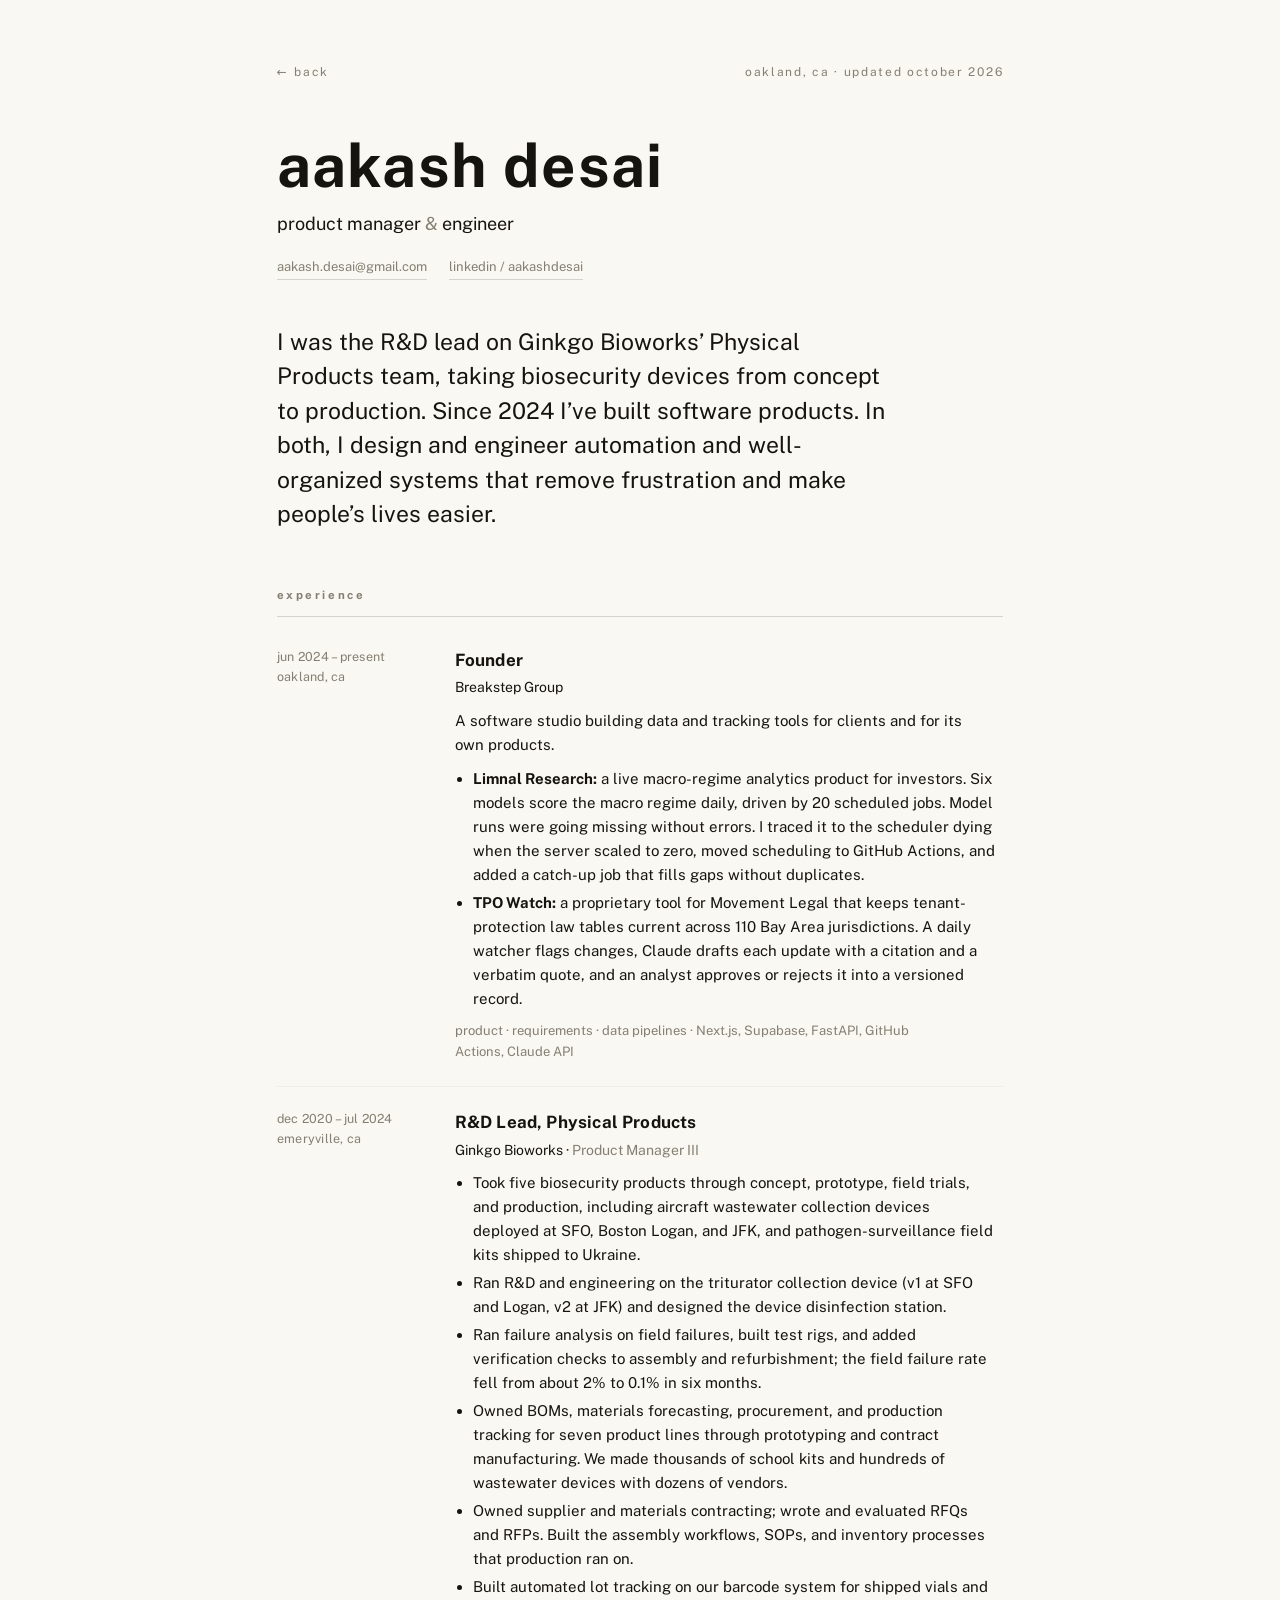
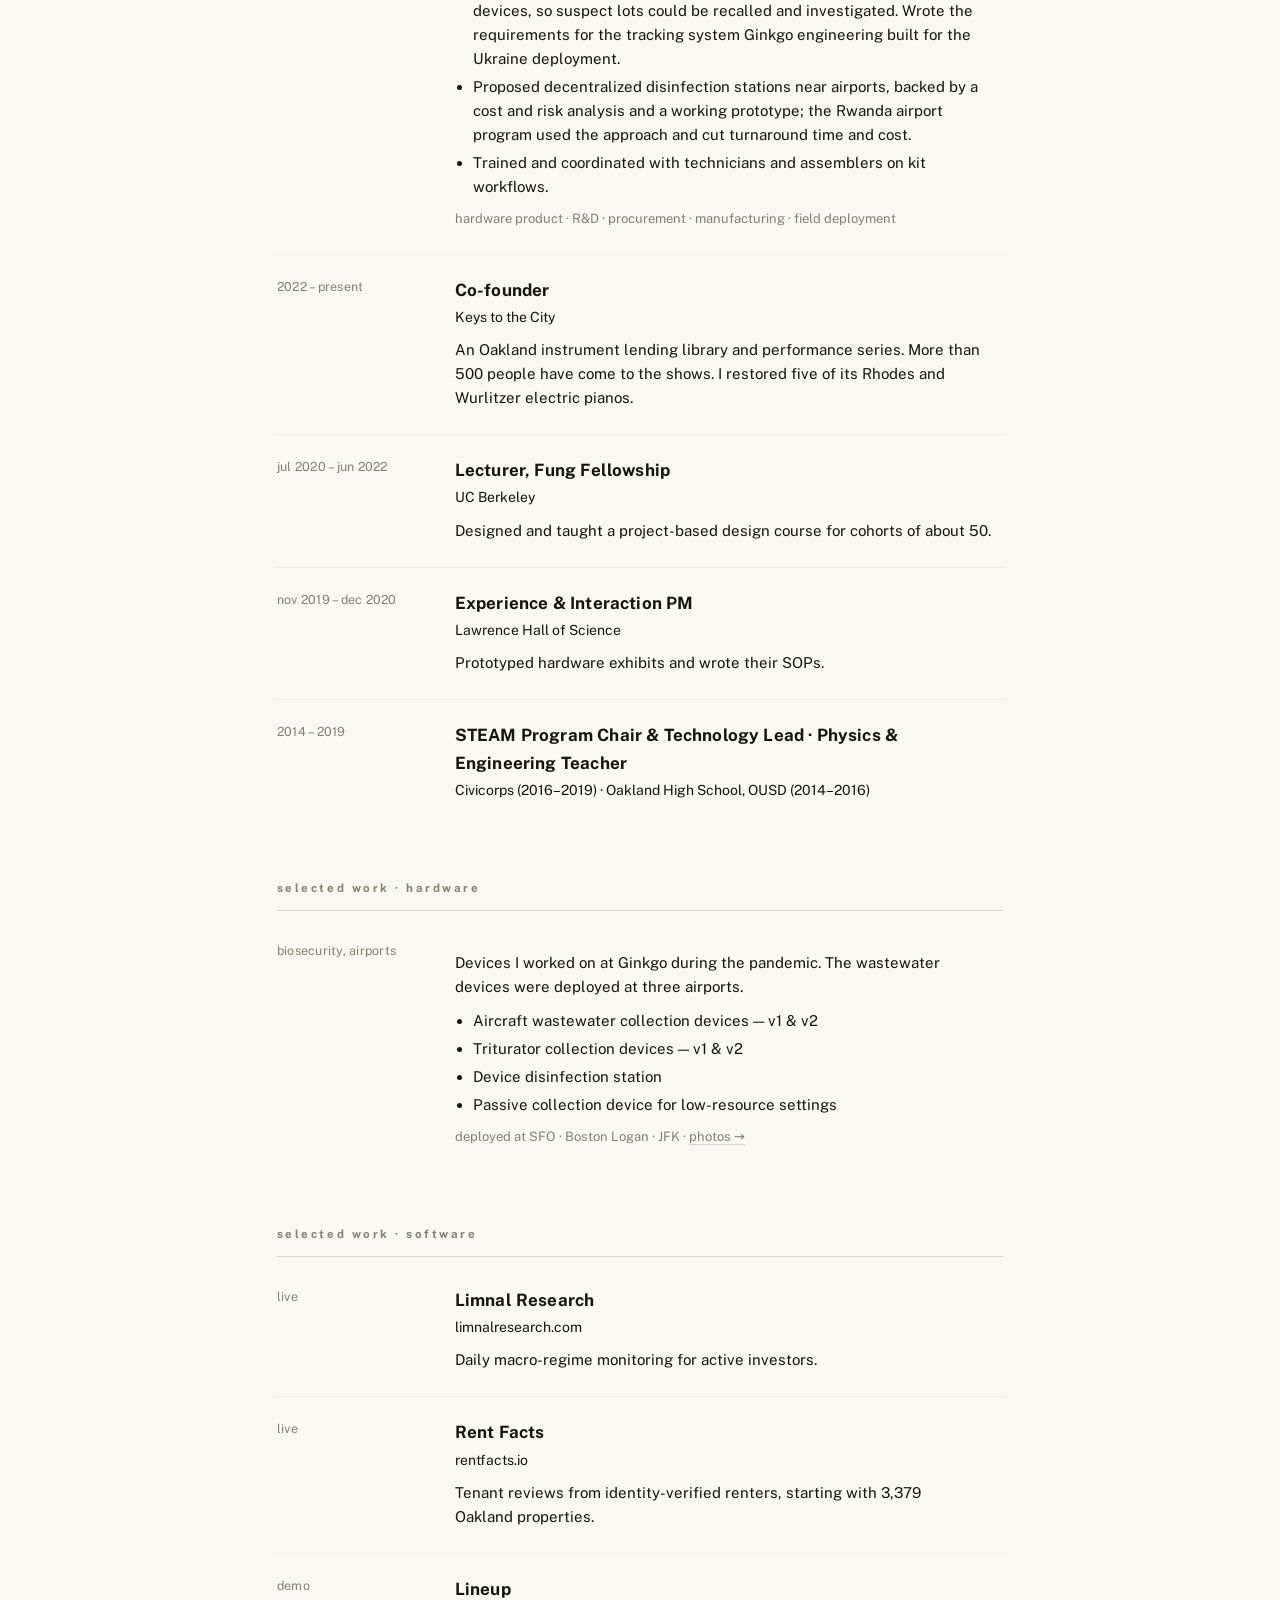
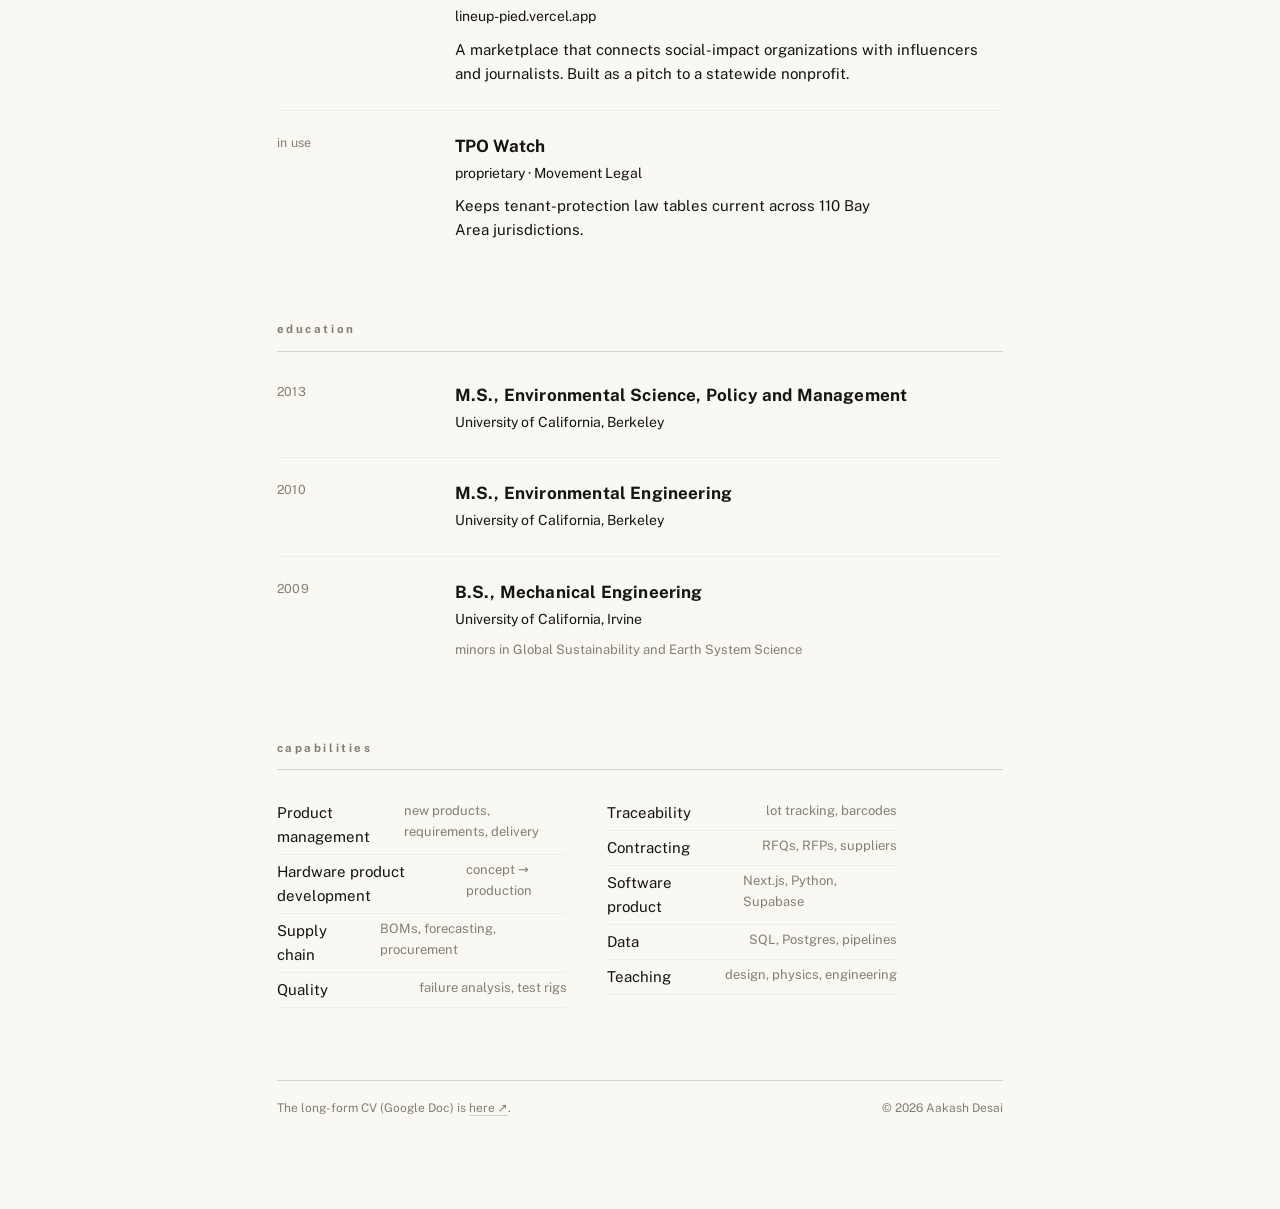
==== cv/index.html @ 6791b620 "CV summary: design and engineer to remove frustration Co-Authored-By: Claude Opus 5.5 <noreply@anthr" ====
<!doctype html>
<html lang="en" data-ground="white" data-type="grotesk">
<head>
<meta charset="utf-8" />
<meta name="viewport" content="width=device-width, initial-scale=1" />
<title>Aakash Desai — CV</title>
<meta name="description" content="Curriculum vitae of Aakash Desai, product manager and engineer." />

<link rel="preconnect" href="https://fonts.googleapis.com" />
<link rel="preconnect" href="https://fonts.gstatic.com" crossorigin />
<link href="https://fonts.googleapis.com/css2?family=Courier+Prime:wght@400;700&family=IBM+Plex+Mono:wght@400;500;600&family=Public+Sans:wght@400;500;600;700&display=swap" rel="stylesheet" />

<script>
  // Inherit the portal's ground + typeface so the two pages feel like one hand.
  try {
    var s = JSON.parse(localStorage.getItem('aakash:portal') || '{}');
    if (s.ground) document.documentElement.dataset.ground = s.ground;
    if (s.type)   document.documentElement.dataset.type   = s.type;
  } catch (e) {}
</script>

<style>
  :root { --ease: cubic-bezier(0.22, 1, 0.36, 1); }

  html[data-type="grotesk"] { --ff: 'Public Sans', system-ui, -apple-system, sans-serif; --ff-w: 400; --ff-wb: 700; }
  html[data-type="courier"] { --ff: 'Courier Prime', ui-monospace, Menlo, monospace;     --ff-w: 400; --ff-wb: 700; }
  html[data-type="plex"]    { --ff: 'IBM Plex Mono', ui-monospace, Menlo, monospace;      --ff-w: 400; --ff-wb: 600; }

  html[data-ground="black"] { --bg: #0a0a0a; --fg: #ece9e1; --dim: #797568; --hair: rgba(236,233,225,0.16); --faint: rgba(236,233,225,0.06); }
  html[data-ground="white"] { --bg: #faf8f2; --fg: #16140f; --dim: #847f73; --hair: rgba(22,20,15,0.16); --faint: rgba(22,20,15,0.04); }

  * { box-sizing: border-box; }
  html, body { margin: 0; background: var(--bg); color: var(--fg); }
  body {
    font-family: var(--ff);
    font-weight: var(--ff-w);
    font-size: 15px;
    line-height: 1.6;
    -webkit-font-smoothing: antialiased;
    text-rendering: optimizeLegibility;
  }
  a { color: inherit; text-decoration: none; }

  .sheet {
    max-width: 880px;
    margin: 0 auto;
    padding: clamp(40px, 7vh, 88px) clamp(28px, 6vw, 80px) clamp(60px, 10vh, 120px);
  }

  /* ── Masthead ─────────────────────────────────────────── */
  .top {
    display: flex;
    justify-content: space-between;
    align-items: baseline;
    margin-bottom: clamp(36px, 6vh, 64px);
  }
  .back {
    font-size: 12px;
    letter-spacing: 0.16em;
    text-transform: lowercase;
    color: var(--dim);
    transition: color 160ms var(--ease);
  }
  .back:hover { color: var(--fg); }
  .place { font-size: 12px; letter-spacing: 0.14em; text-transform: lowercase; color: var(--dim); }

  .name {
    font-size: clamp(34px, 5.4vw, 60px);
    font-weight: var(--ff-wb);
    letter-spacing: 0.02em;
    text-transform: lowercase;
    line-height: 1;
    margin: 0;
  }
  .role {
    margin: 14px 0 0;
    font-size: clamp(15px, 1.6vw, 18px);
    color: var(--fg);
  }
  .contacts {
    display: flex;
    flex-wrap: wrap;
    gap: 6px 22px;
    margin-top: 18px;
    font-size: 13px;
    color: var(--dim);
  }
  .contacts a { border-bottom: 1px solid var(--hair); padding-bottom: 1px; transition: color 160ms var(--ease), border-color 160ms var(--ease); }
  .contacts a:hover { color: var(--fg); border-color: var(--fg); }

  .lede {
    margin: clamp(30px, 5vh, 52px) 0 0;
    font-size: clamp(18px, 2vw, 23px);
    line-height: 1.5;
    font-weight: var(--ff-w);
    max-width: 44ch;
    text-wrap: pretty;
  }

  /* ── Sections ─────────────────────────────────────────── */
  .section { margin-top: clamp(40px, 6vh, 68px); }
  .section > .label {
    font-size: 11.5px;
    letter-spacing: 0.22em;
    text-transform: lowercase;
    color: var(--dim);
    font-weight: var(--ff-wb);
    padding-bottom: 12px;
    border-bottom: 1px solid var(--hair);
    margin-bottom: 26px;
  }

  /* entry: meta rail + body */
  .entry {
    display: grid;
    grid-template-columns: 150px 1fr;
    gap: 8px 28px;
    padding: 4px 0 24px;
  }
  .entry + .entry { border-top: 1px solid var(--faint); padding-top: 22px; }
  .entry .meta { font-size: 12.5px; color: var(--dim); letter-spacing: 0.02em; }
  .entry .meta .ph { color: var(--dim); }
  .entry h3 {
    margin: 0;
    font-size: 17px;
    font-weight: var(--ff-wb);
    letter-spacing: 0.01em;
  }
  .entry .org { margin: 2px 0 0; font-size: 14px; color: var(--fg); }
  .entry p { margin: 10px 0 0; color: var(--fg); max-width: 60ch; text-wrap: pretty; }
  .entry ul { margin: 10px 0 0; padding-left: 18px; color: var(--fg); max-width: 60ch; }
  .entry li { margin: 4px 0; }
  .entry .tag { color: var(--dim); font-size: 13px; }

  /* placeholder pill */
  .ph {
    display: inline-block;
    color: var(--dim);
    background: var(--faint);
    border: 1px dashed var(--hair);
    border-radius: 2px;
    padding: 0 7px;
    font-size: 12px;
    letter-spacing: 0.04em;
  }

  /* two-column simple lists (skills) */
  .cols { columns: 2; column-gap: 40px; max-width: 620px; }
  .cols .row { break-inside: avoid; padding: 5px 0; border-bottom: 1px solid var(--faint); display: flex; justify-content: space-between; gap: 16px; }
  .cols .row span:last-child { color: var(--dim); font-size: 13px; }

  .colophon {
    margin-top: clamp(48px, 8vh, 90px);
    padding-top: 18px;
    border-top: 1px solid var(--hair);
    font-size: 12px;
    color: var(--dim);
    display: flex;
    justify-content: space-between;
    flex-wrap: wrap;
    gap: 10px;
  }

  @media (max-width: 600px) {
    .entry { grid-template-columns: 1fr; gap: 4px; }
    .entry .meta { order: 2; margin-top: 4px; }
    .cols { columns: 1; }
    .top { flex-direction: column; gap: 6px; }
  }

  @media print {
    @page { margin: 16mm; }
    html, body { background: #fff; color: #111; }
    .back { display: none; }
    .section, .entry { break-inside: avoid; }
  }

  :focus-visible { outline: 2px solid var(--fg); outline-offset: 3px; }
</style>
</head>

<body>
<main class="sheet">

  <div class="top">
    <a class="back" href="/">&larr; back</a>
    <span class="place">oakland, ca &middot; updated october 2026</span>
  </div>

  <header>
    <h1 class="name">aakash desai</h1>
    <p class="role">product manager <span style="color:var(--dim)">&amp;</span> engineer</p>
    <nav class="contacts" aria-label="Contact">
      <a href="mailto:aakash.desai@gmail.com">aakash.desai@gmail.com</a>
      <a href="https://www.linkedin.com/in/aakashdesai" target="_blank" rel="noopener noreferrer">linkedin / aakashdesai</a>
    </nav>
  </header>

  <p class="lede">
    I was the R&amp;D lead on Ginkgo Bioworks&rsquo; Physical Products team, taking
    biosecurity devices from concept to production.
    Since 2024 I&rsquo;ve built software products. In both, I design and engineer
    automation and well-organized systems that remove frustration and make
    people&rsquo;s lives easier.
  </p>

  <!-- Experience -->
  <section class="section">
    <p class="label">experience</p>

    <div class="entry">
      <div class="meta">jun 2024 &ndash; present<br />oakland, ca</div>
      <div>
        <h3>Founder</h3>
        <p class="org">Breakstep Group</p>
        <p>A software studio building data and tracking tools for clients and for its own products.</p>
        <ul>
          <li><strong>Limnal Research:</strong> a live macro-regime analytics product for investors. Six models score the macro regime daily, driven by 20 scheduled jobs. Model runs were going missing without errors. I traced it to the scheduler dying when the server scaled to zero, moved scheduling to GitHub Actions, and added a catch-up job that fills gaps without duplicates.</li>
          <li><strong>TPO Watch:</strong> a proprietary tool for Movement Legal that keeps tenant-protection law tables current across 110 Bay Area jurisdictions. A daily watcher flags changes, Claude drafts each update with a citation and a verbatim quote, and an analyst approves or rejects it into a versioned record.</li>
        </ul>
        <p class="tag">product &middot; requirements &middot; data pipelines &middot; Next.js, Supabase, FastAPI, GitHub Actions, Claude API</p>
      </div>
    </div>

    <div class="entry">
      <div class="meta">dec 2020 &ndash; jul 2024<br />emeryville, ca</div>
      <div>
        <h3>R&amp;D Lead, Physical Products</h3>
        <p class="org">Ginkgo Bioworks &middot; <span style="color:var(--dim)">Product Manager III</span></p>
        <ul>
          <li>Took five biosecurity products through concept, prototype, field trials, and production, including aircraft wastewater collection devices deployed at SFO, Boston Logan, and JFK, and pathogen-surveillance field kits shipped to Ukraine.</li>
          <li>Ran R&amp;D and engineering on the triturator collection device (v1 at SFO and Logan, v2 at JFK) and designed the device disinfection station.</li>
          <li>Ran failure analysis on field failures, built test rigs, and added verification checks to assembly and refurbishment; the field failure rate fell from about 2% to 0.1% in six months.</li>
          <li>Owned BOMs, materials forecasting, procurement, and production tracking for seven product lines through prototyping and contract manufacturing. We made thousands of school kits and hundreds of wastewater devices with dozens of vendors.</li>
          <li>Owned supplier and materials contracting; wrote and evaluated RFQs and RFPs. Built the assembly workflows, SOPs, and inventory processes that production ran on.</li>
          <li>Built automated lot tracking on our barcode system for shipped vials and devices, so suspect lots could be recalled and investigated. Wrote the requirements for the tracking system Ginkgo engineering built for the Ukraine deployment.</li>
          <li>Proposed decentralized disinfection stations near airports, backed by a cost and risk analysis and a working prototype; the Rwanda airport program used the approach and cut turnaround time and cost.</li>
          <li>Trained and coordinated with technicians and assemblers on kit workflows.</li>
        </ul>
        <p class="tag">hardware product &middot; R&amp;D &middot; procurement &middot; manufacturing &middot; field deployment</p>
      </div>
    </div>

    <div class="entry">
      <div class="meta">2022 &ndash; present</div>
      <div>
        <h3>Co-founder</h3>
        <p class="org">Keys to the City</p>
        <p>An Oakland instrument lending library and performance series. More than 500 people have come to the shows. I restored five of its Rhodes and Wurlitzer electric pianos.</p>
      </div>
    </div>

    <div class="entry">
      <div class="meta">jul 2020 &ndash; jun 2022</div>
      <div>
        <h3>Lecturer, Fung Fellowship</h3>
        <p class="org">UC Berkeley</p>
        <p>Designed and taught a project-based design course for cohorts of about 50.</p>
      </div>
    </div>

    <div class="entry">
      <div class="meta">nov 2019 &ndash; dec 2020</div>
      <div>
        <h3>Experience &amp; Interaction PM</h3>
        <p class="org">Lawrence Hall of Science</p>
        <p>Prototyped hardware exhibits and wrote their SOPs.</p>
      </div>
    </div>

    <div class="entry">
      <div class="meta">2014 &ndash; 2019</div>
      <div>
        <h3>STEAM Program Chair &amp; Technology Lead &middot; Physics &amp; Engineering Teacher</h3>
        <p class="org">Civicorps (2016&ndash;2019) &middot; Oakland High School, OUSD (2014&ndash;2016)</p>
      </div>
    </div>
  </section>

  <!-- Selected hardware -->
  <section class="section">
    <p class="label">selected work &middot; hardware</p>
    <div class="entry">
      <div class="meta">biosecurity, airports</div>
      <div>
        <p>Devices I worked on at Ginkgo during the pandemic. The wastewater devices were deployed at three airports.</p>
        <ul>
          <li>Aircraft wastewater collection devices &mdash; v1 &amp; v2</li>
          <li>Triturator collection devices &mdash; v1 &amp; v2</li>
          <li>Device disinfection station</li>
          <li>Passive collection device for low-resource settings</li>
        </ul>
        <p class="tag">deployed at SFO &middot; Boston Logan &middot; JFK &middot; <a href="/physical/" style="border-bottom:1px solid var(--hair)">photos &rarr;</a></p>
      </div>
    </div>
  </section>

  <!-- Selected digital -->
  <section class="section">
    <p class="label">selected work &middot; software</p>

    <div class="entry">
      <div class="meta">live</div>
      <div>
        <h3>Limnal Research</h3>
        <p class="org"><a href="https://www.limnalresearch.com" target="_blank" rel="noopener noreferrer">limnalresearch.com</a></p>
        <p>Daily macro-regime monitoring for active investors.</p>
      </div>
    </div>
    <div class="entry">
      <div class="meta">live</div>
      <div>
        <h3>Rent Facts</h3>
        <p class="org"><a href="https://www.rentfacts.io" target="_blank" rel="noopener noreferrer">rentfacts.io</a></p>
        <p>Tenant reviews from identity-verified renters, starting with 3,379 Oakland properties.</p>
      </div>
    </div>
    <div class="entry">
      <div class="meta">demo</div>
      <div>
        <h3>Lineup</h3>
        <p class="org"><a href="https://lineup-pied.vercel.app" target="_blank" rel="noopener noreferrer">lineup-pied.vercel.app</a></p>
        <p>A marketplace that connects social-impact organizations with influencers and journalists. Built as a pitch to a statewide nonprofit.</p>
      </div>
    </div>
    <div class="entry">
      <div class="meta">in use</div>
      <div>
        <h3>TPO Watch</h3>
        <p class="org">proprietary &middot; Movement Legal</p>
        <p>Keeps tenant-protection law tables current across 110 Bay Area jurisdictions.</p>
      </div>
    </div>
  </section>

  <!-- Education -->
  <section class="section">
    <p class="label">education</p>
    <div class="entry">
      <div class="meta">2013</div>
      <div>
        <h3>M.S., Environmental Science, Policy and Management</h3>
        <p class="org">University of California, Berkeley</p>
      </div>
    </div>
    <div class="entry">
      <div class="meta">2010</div>
      <div>
        <h3>M.S., Environmental Engineering</h3>
        <p class="org">University of California, Berkeley</p>
      </div>
    </div>
    <div class="entry">
      <div class="meta">2009</div>
      <div>
        <h3>B.S., Mechanical Engineering</h3>
        <p class="org">University of California, Irvine</p>
        <p class="tag">minors in Global Sustainability and Earth System Science</p>
      </div>
    </div>
  </section>

  <!-- Capabilities -->
  <section class="section">
    <p class="label">capabilities</p>
    <div class="cols">
      <div class="row"><span>Product management</span><span>new products, requirements, delivery</span></div>
      <div class="row"><span>Hardware product development</span><span>concept &rarr; production</span></div>
      <div class="row"><span>Supply chain</span><span>BOMs, forecasting, procurement</span></div>
      <div class="row"><span>Quality</span><span>failure analysis, test rigs</span></div>
      <div class="row"><span>Traceability</span><span>lot tracking, barcodes</span></div>
      <div class="row"><span>Contracting</span><span>RFQs, RFPs, suppliers</span></div>
      <div class="row"><span>Software product</span><span>Next.js, Python, Supabase</span></div>
      <div class="row"><span>Data</span><span>SQL, Postgres, pipelines</span></div>
      <div class="row"><span>Teaching</span><span>design, physics, engineering</span></div>
    </div>
  </section>

  <div class="colophon">
    <span>The long-form CV (Google Doc) is
      <a href="https://docs.google.com/document/d/17naVQvGGlV68oIfI0kkOf5EUaMingjWQwKDSWBRikzE/edit?usp=sharing" target="_blank" rel="noopener noreferrer" style="border-bottom:1px solid var(--hair)">here &#8599;</a>.
    </span>
    <span>&copy; 2026 Aakash Desai</span>
  </div>

</main>
</body>
</html>
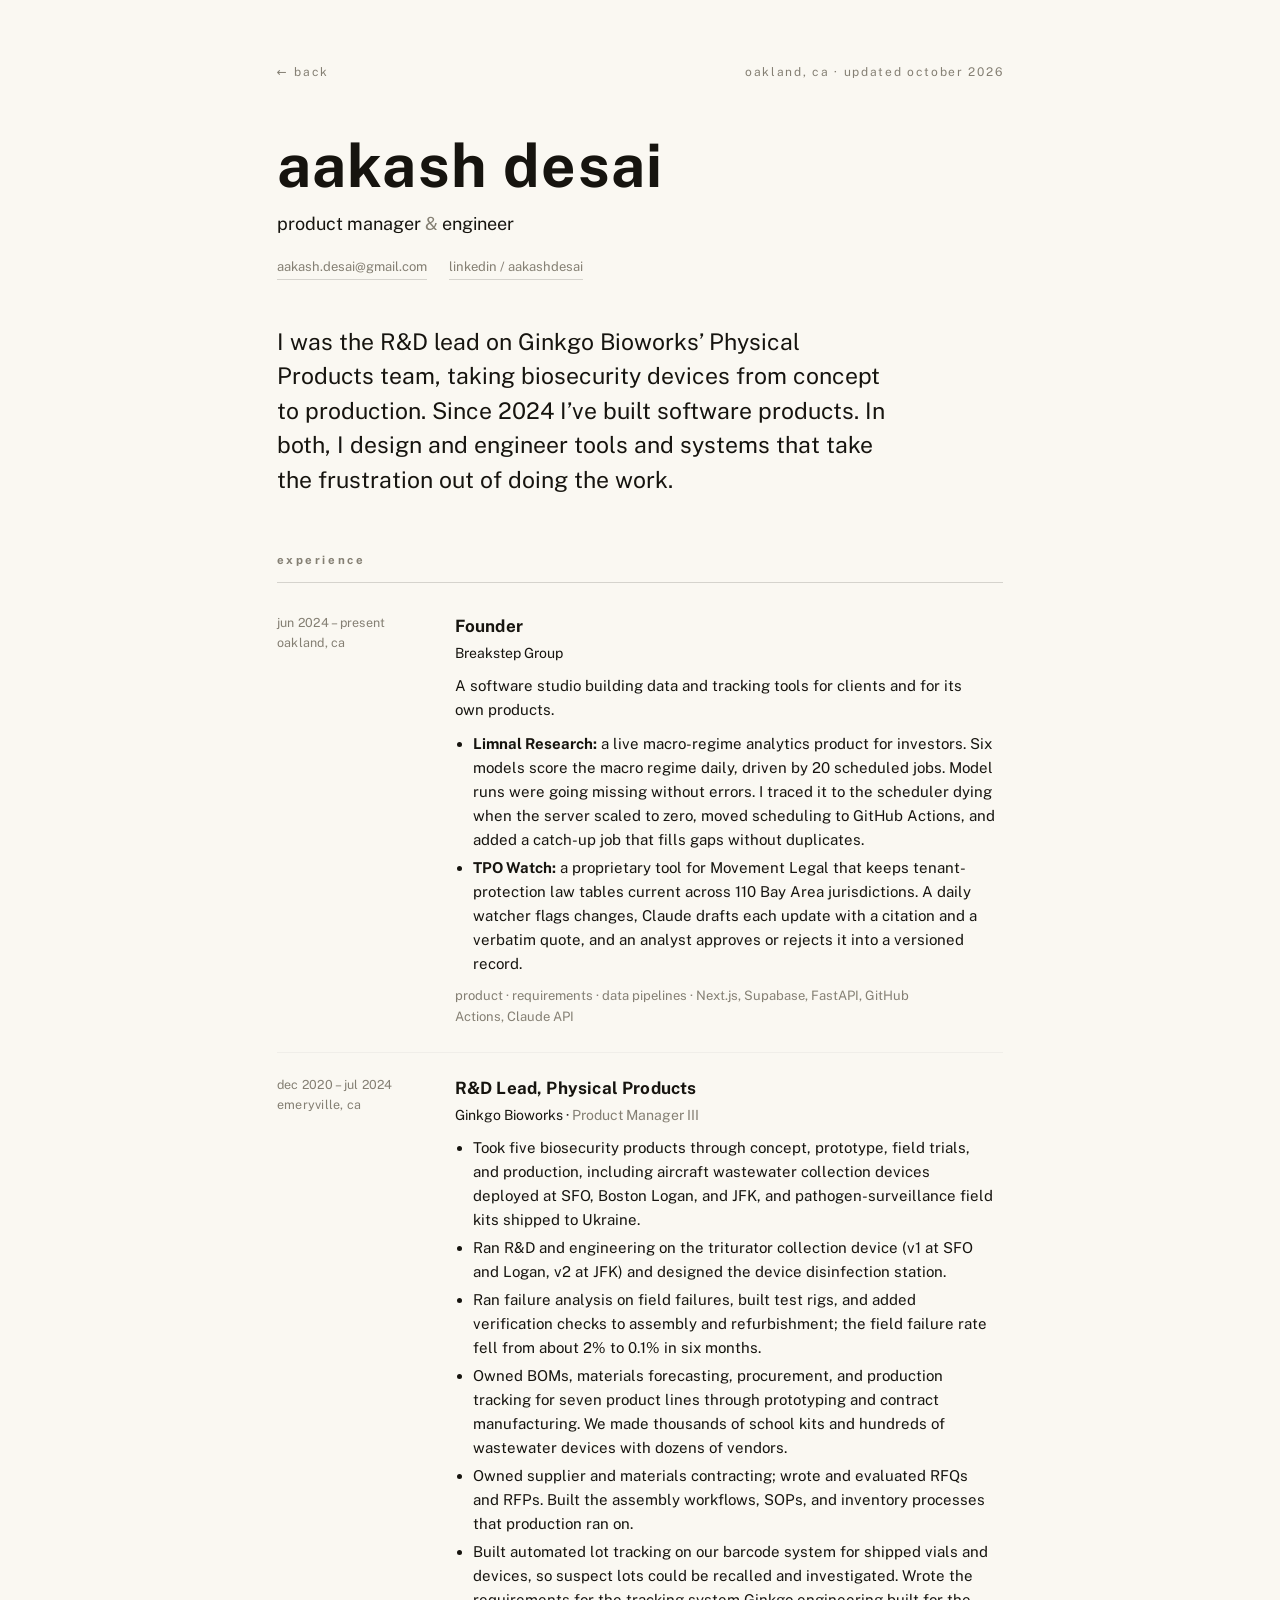
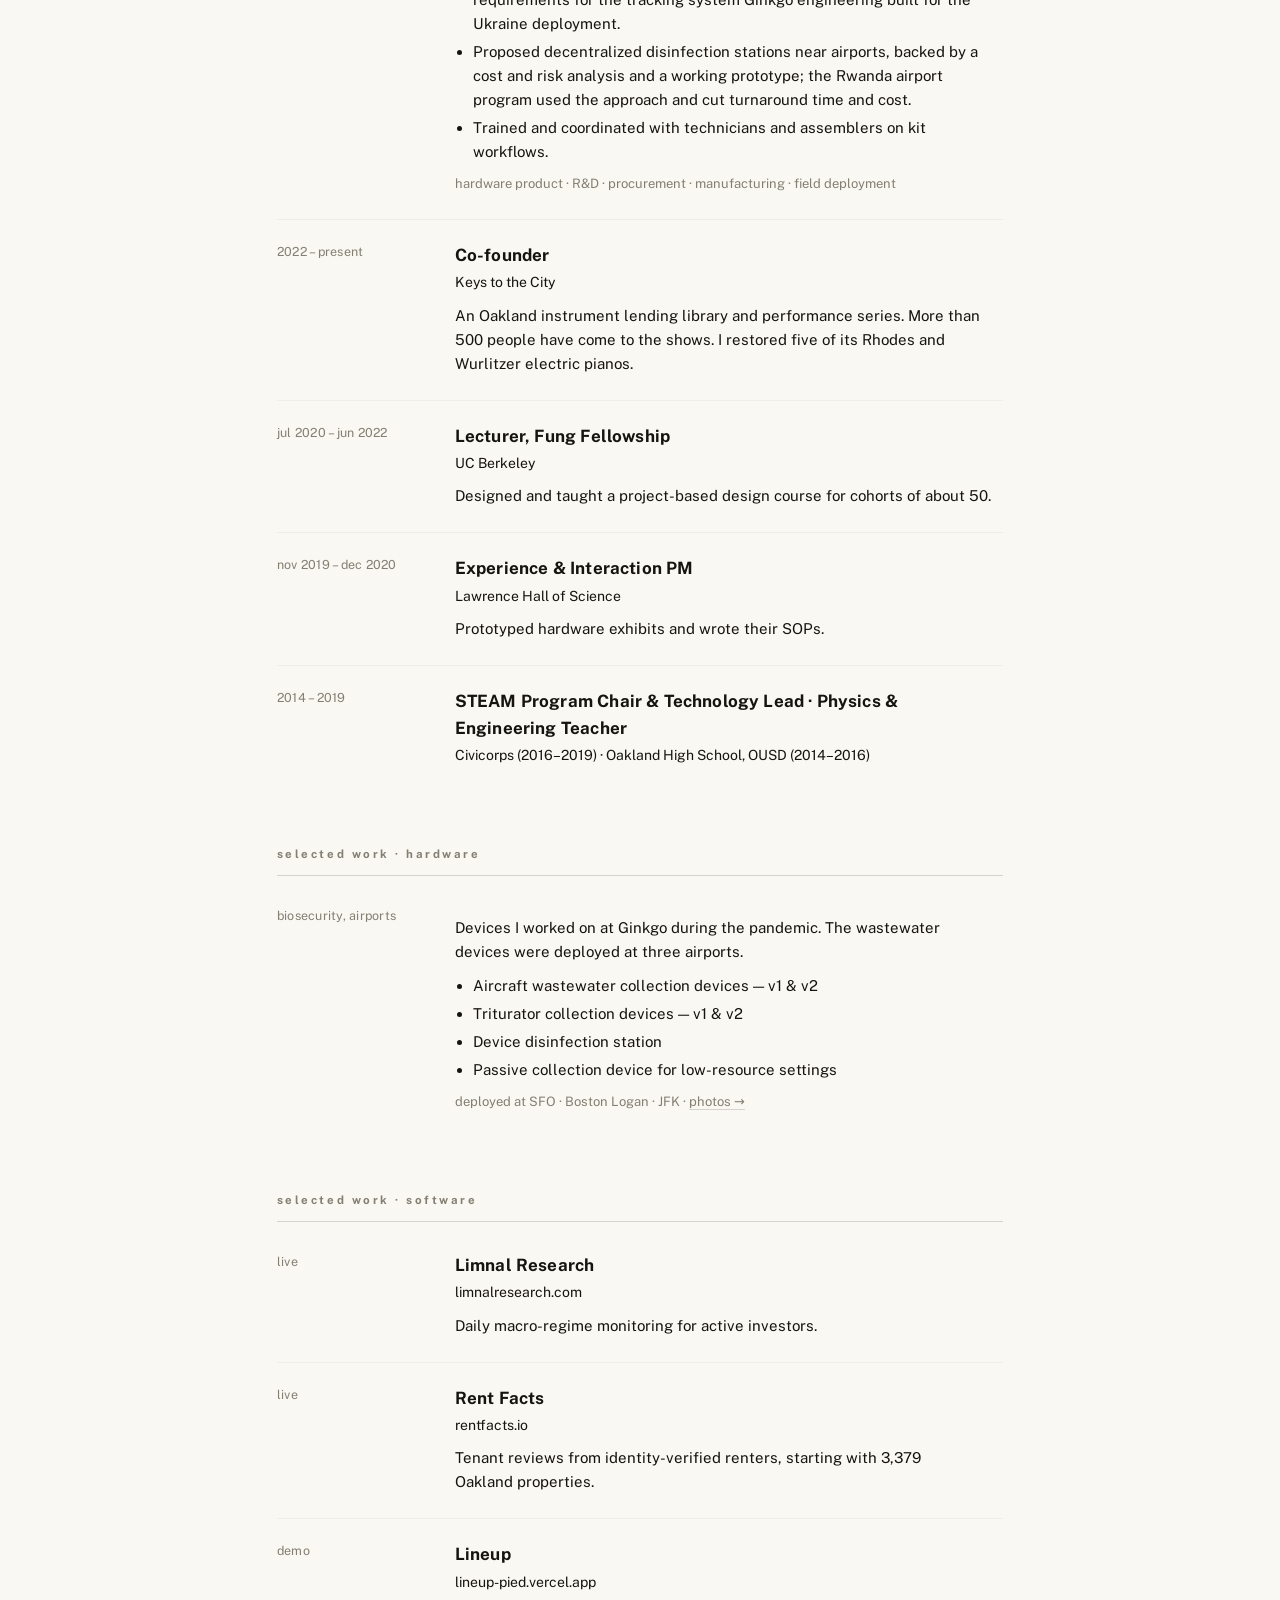
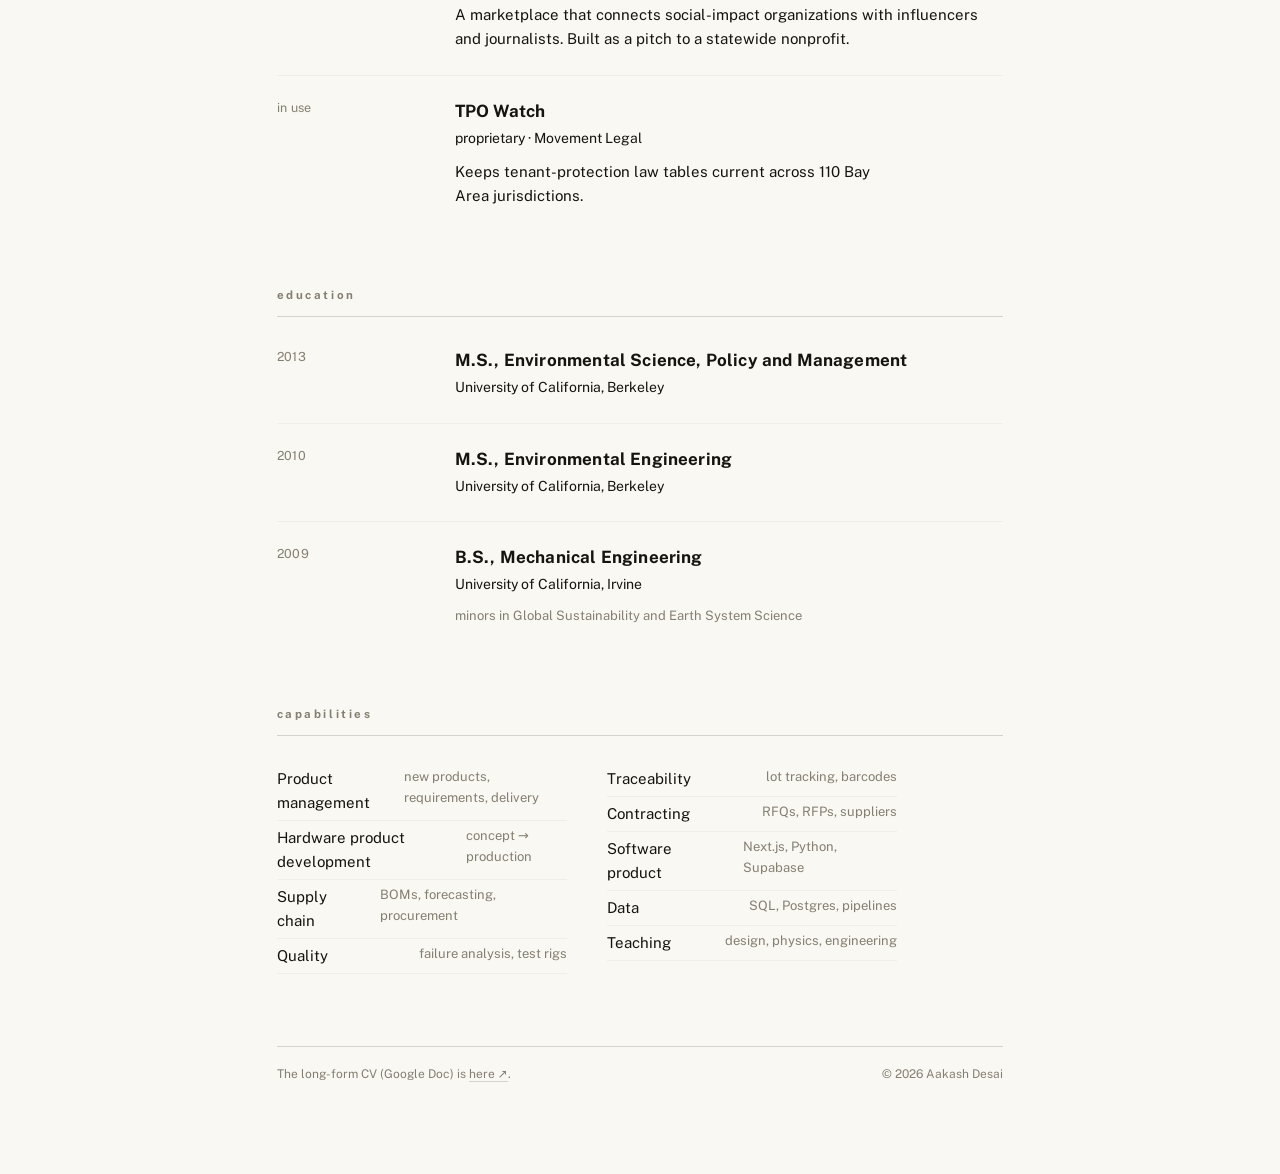
==== commit ed6286eb: "CV summary: tools and systems that take the frustration out of the work Co-Authored-By: Claude Opus " ====
--- a/cv/index.html
+++ b/cv/index.html
@@ -200,8 +200,7 @@
     I was the R&amp;D lead on Ginkgo Bioworks&rsquo; Physical Products team, taking
     biosecurity devices from concept to production.
     Since 2024 I&rsquo;ve built software products. In both, I design and engineer
-    automation and well-organized systems that remove frustration and make
-    people&rsquo;s lives easier.
+    tools and systems that take the frustration out of doing the work.
   </p>
 
   <!-- Experience -->
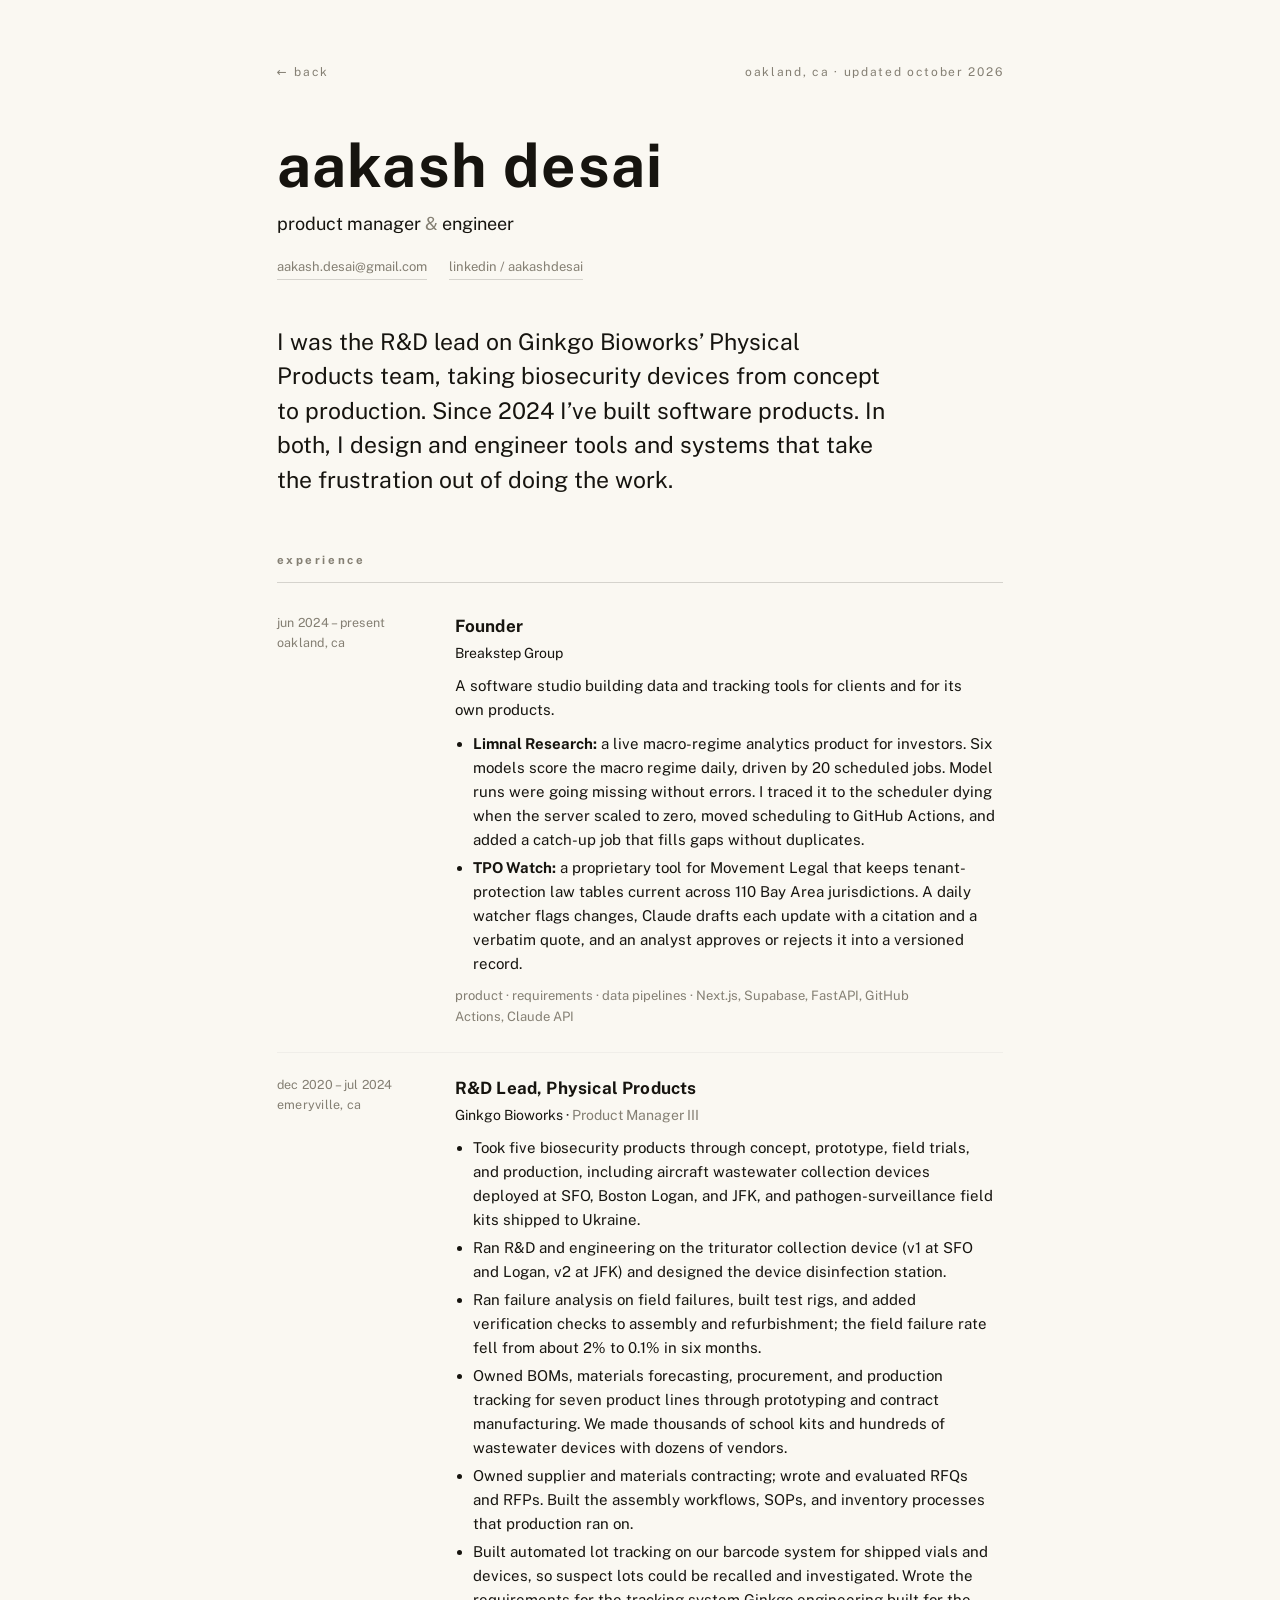
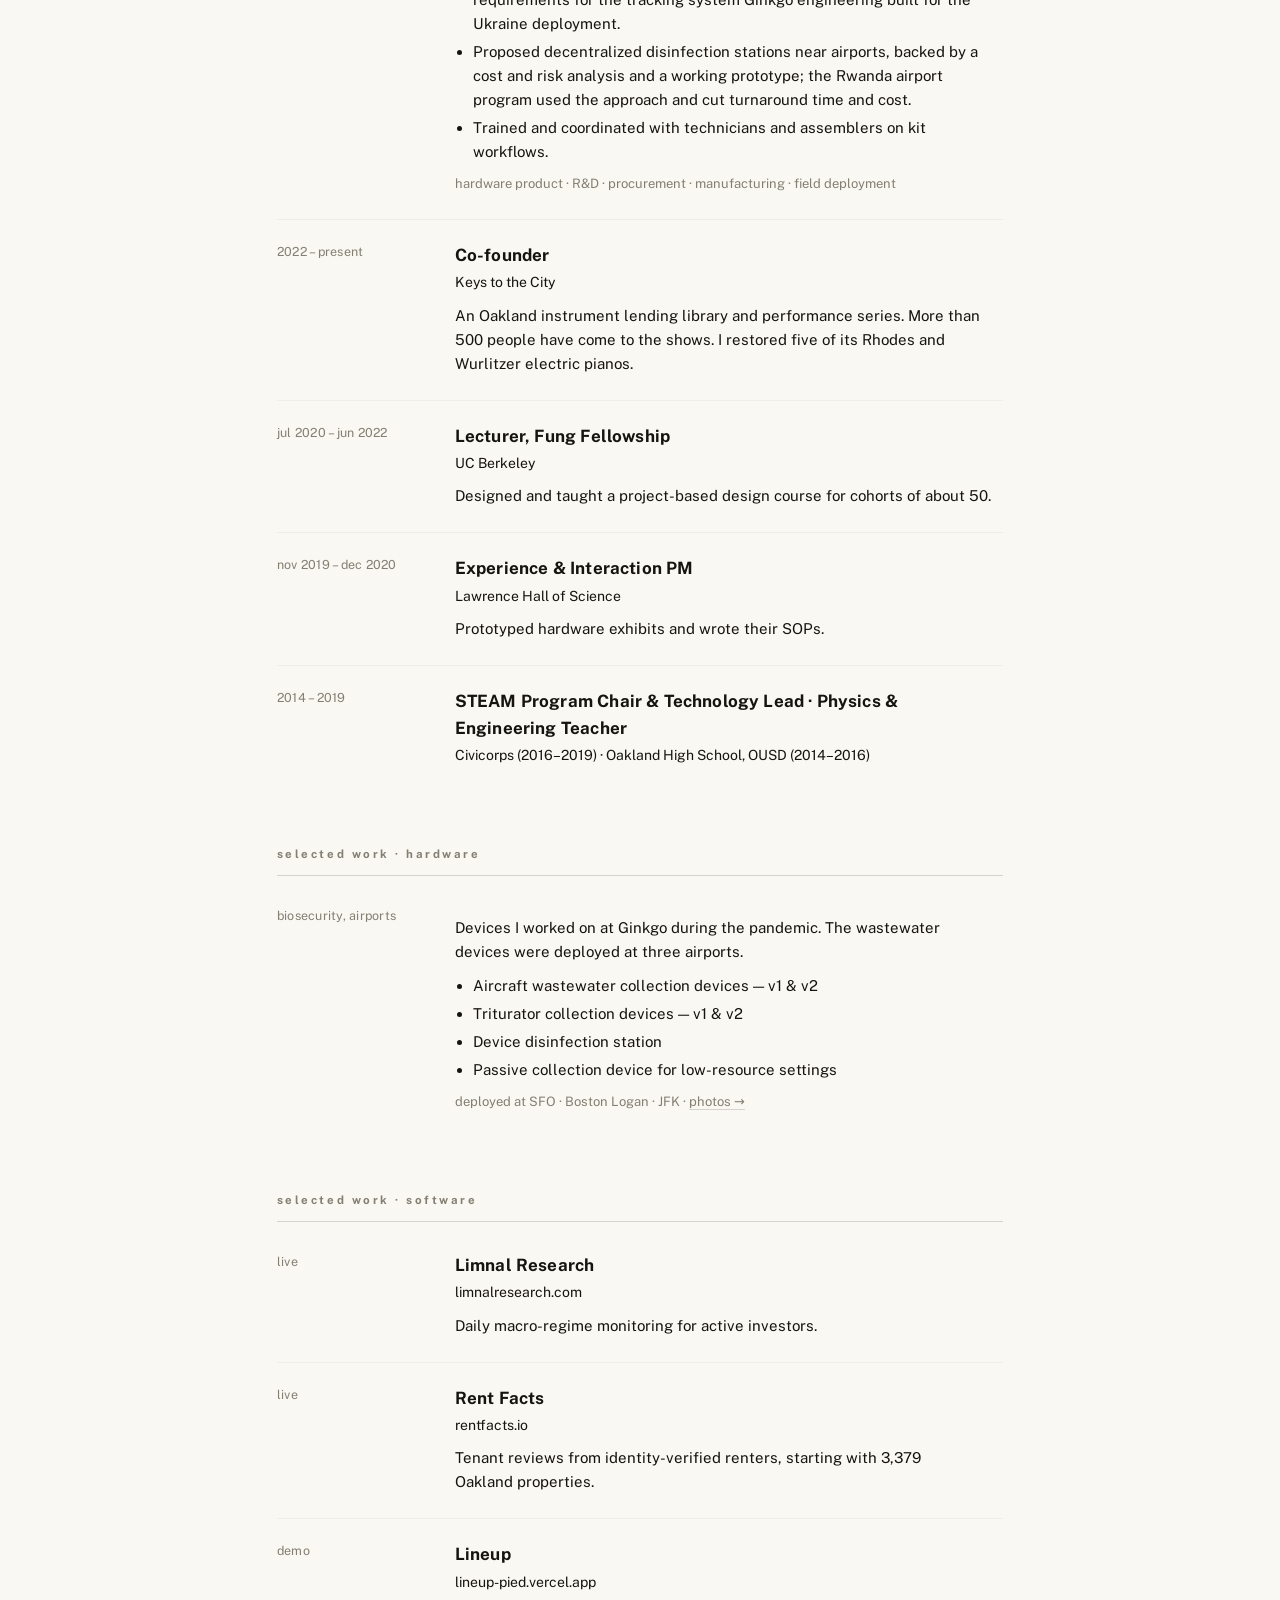
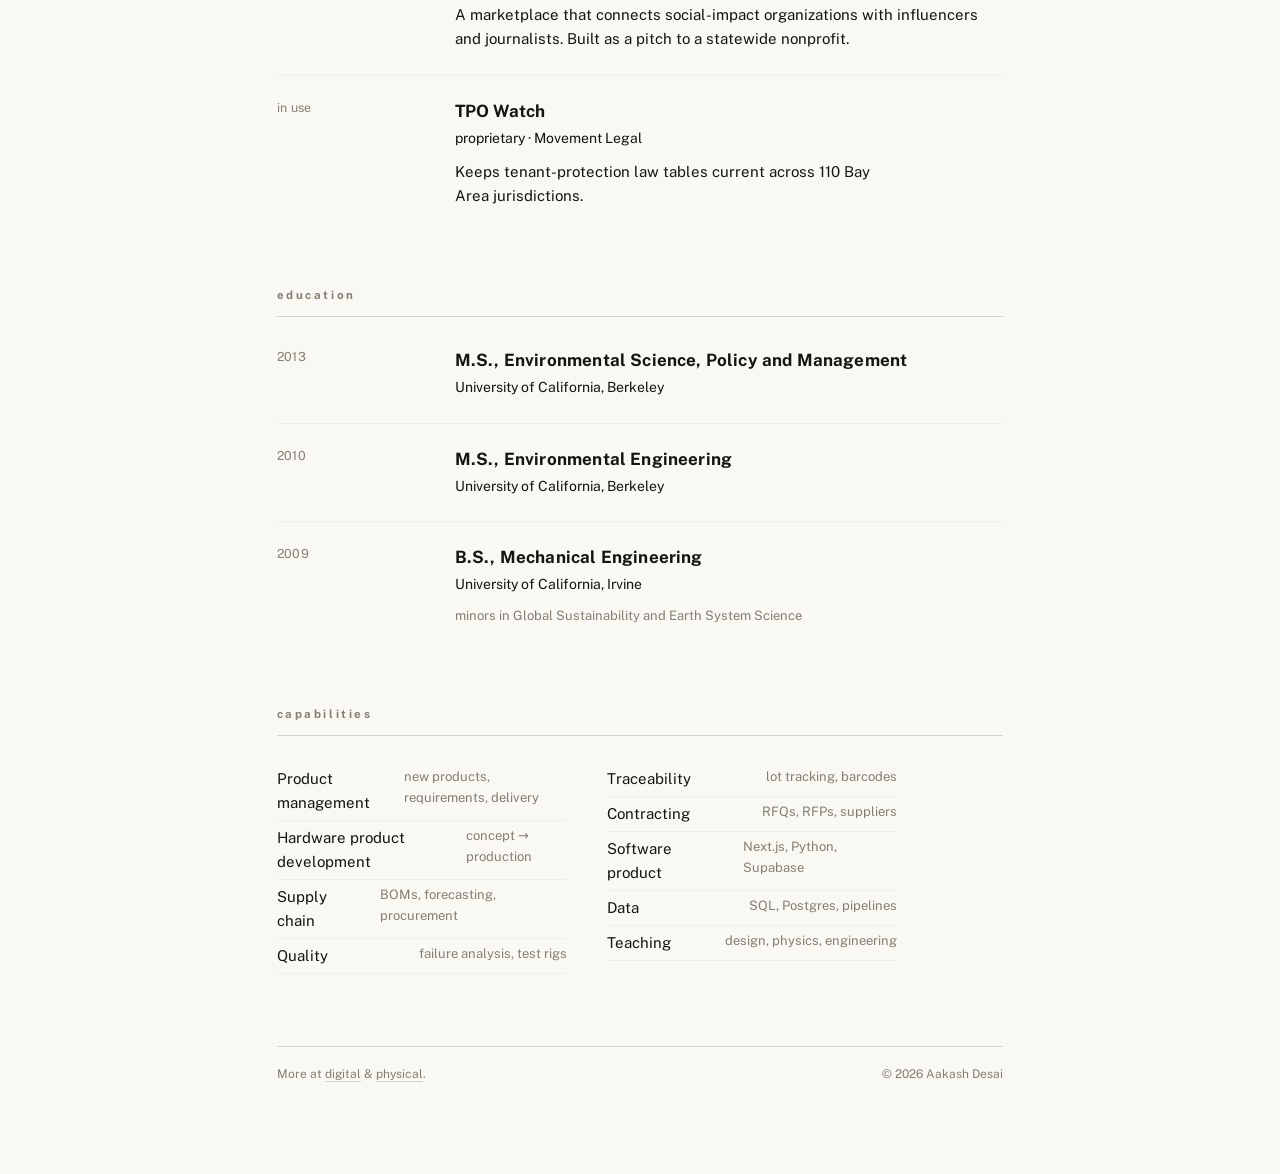
==== commit 41971ba7: "CV: remove Google Doc link Co-Authored-By: Claude Opus 5.5 <noreply@anthropic.com>" ====
--- a/cv/index.html
+++ b/cv/index.html
@@ -376,9 +376,7 @@
   </section>
 
   <div class="colophon">
-    <span>The long-form CV (Google Doc) is
-      <a href="https://docs.google.com/document/d/17naVQvGGlV68oIfI0kkOf5EUaMingjWQwKDSWBRikzE/edit?usp=sharing" target="_blank" rel="noopener noreferrer" style="border-bottom:1px solid var(--hair)">here &#8599;</a>.
-    </span>
+    <span>More at <a href="/digital/" style="border-bottom:1px solid var(--hair)">digital</a> &amp; <a href="/physical/" style="border-bottom:1px solid var(--hair)">physical</a>.</span>
     <span>&copy; 2026 Aakash Desai</span>
   </div>
 
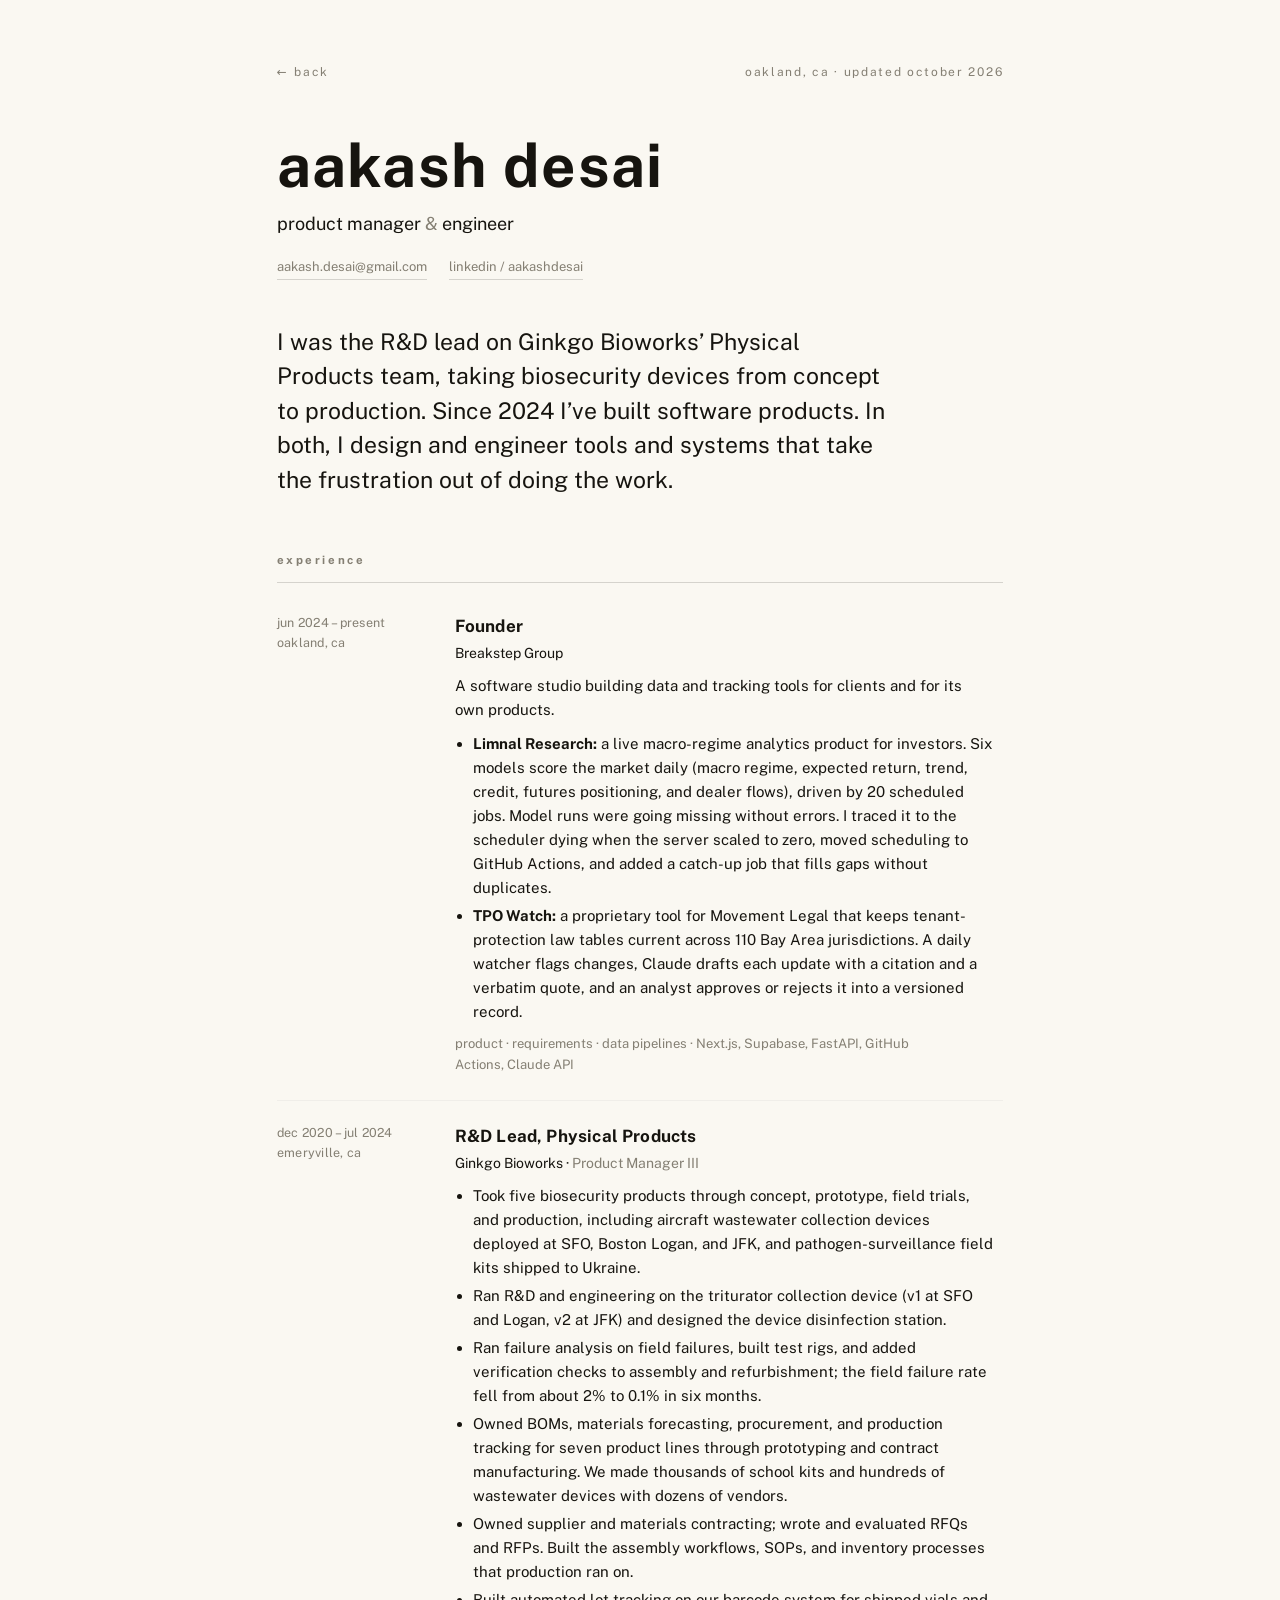
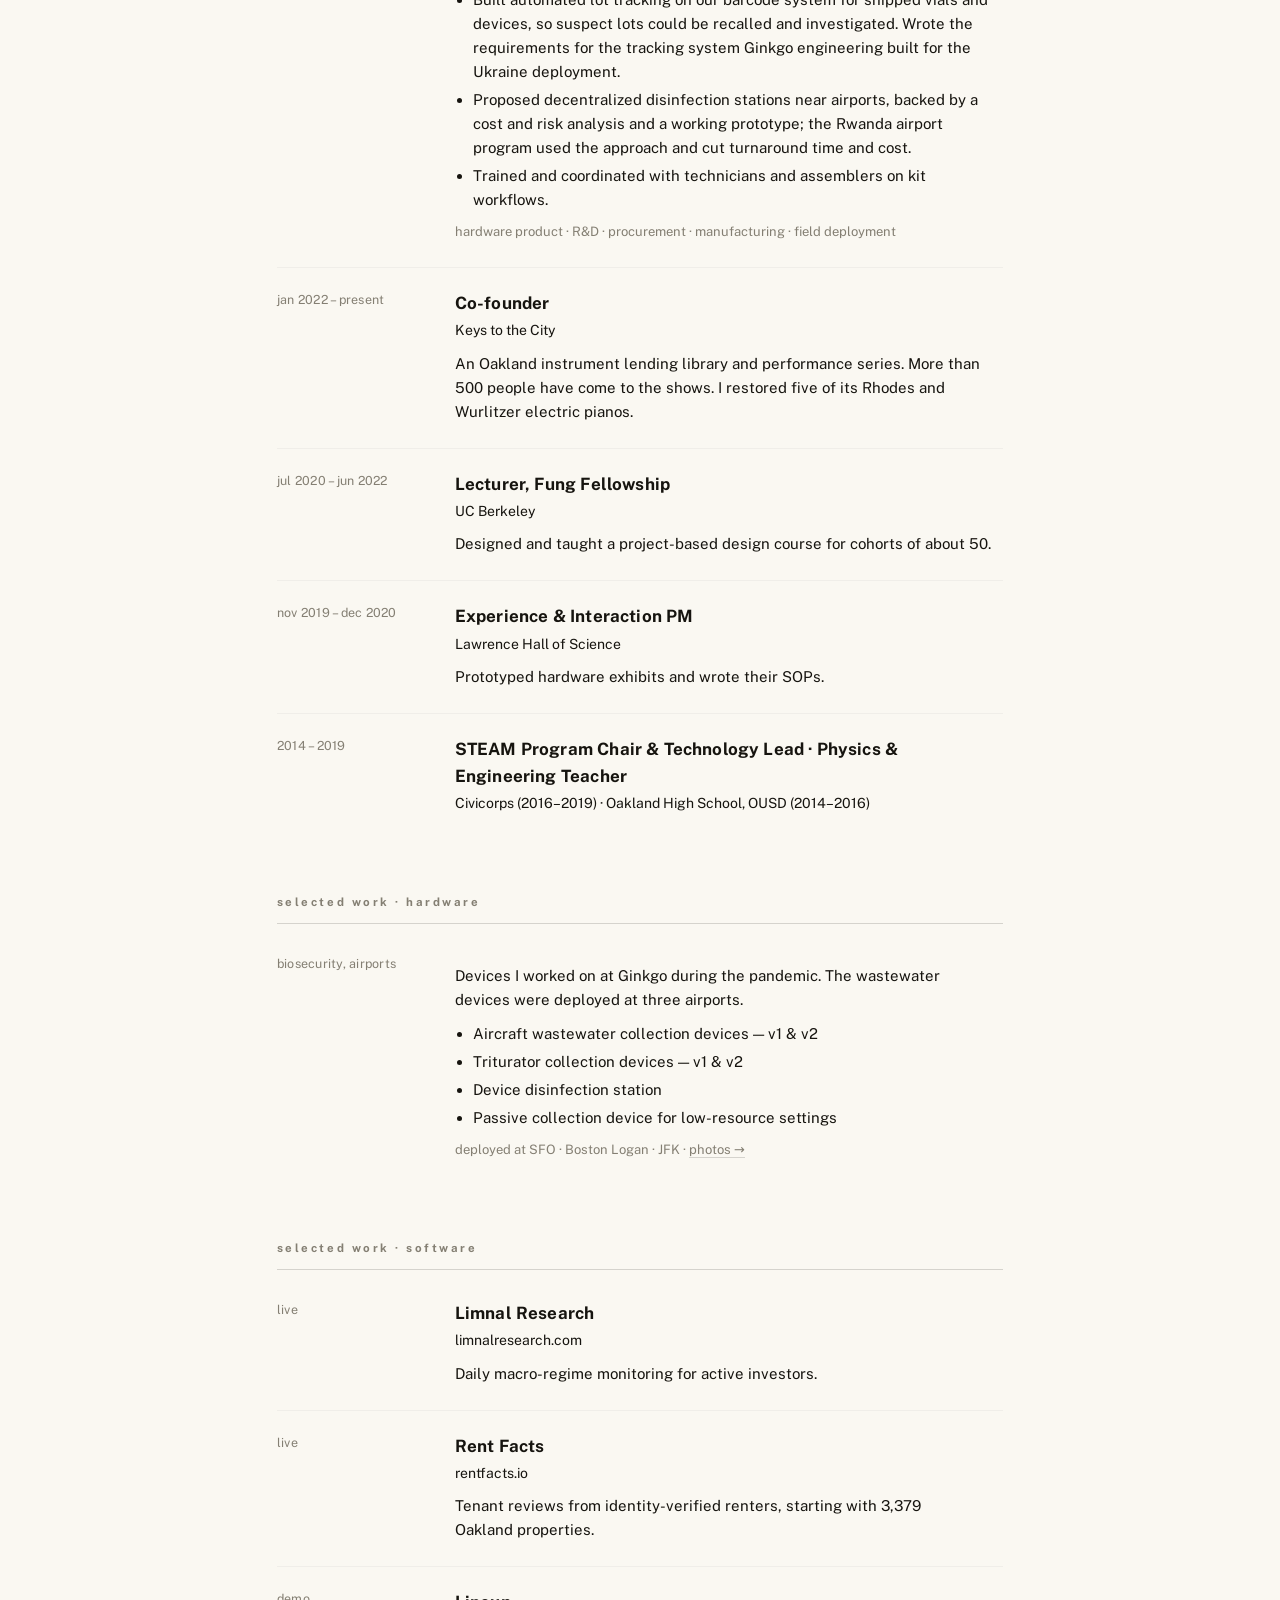
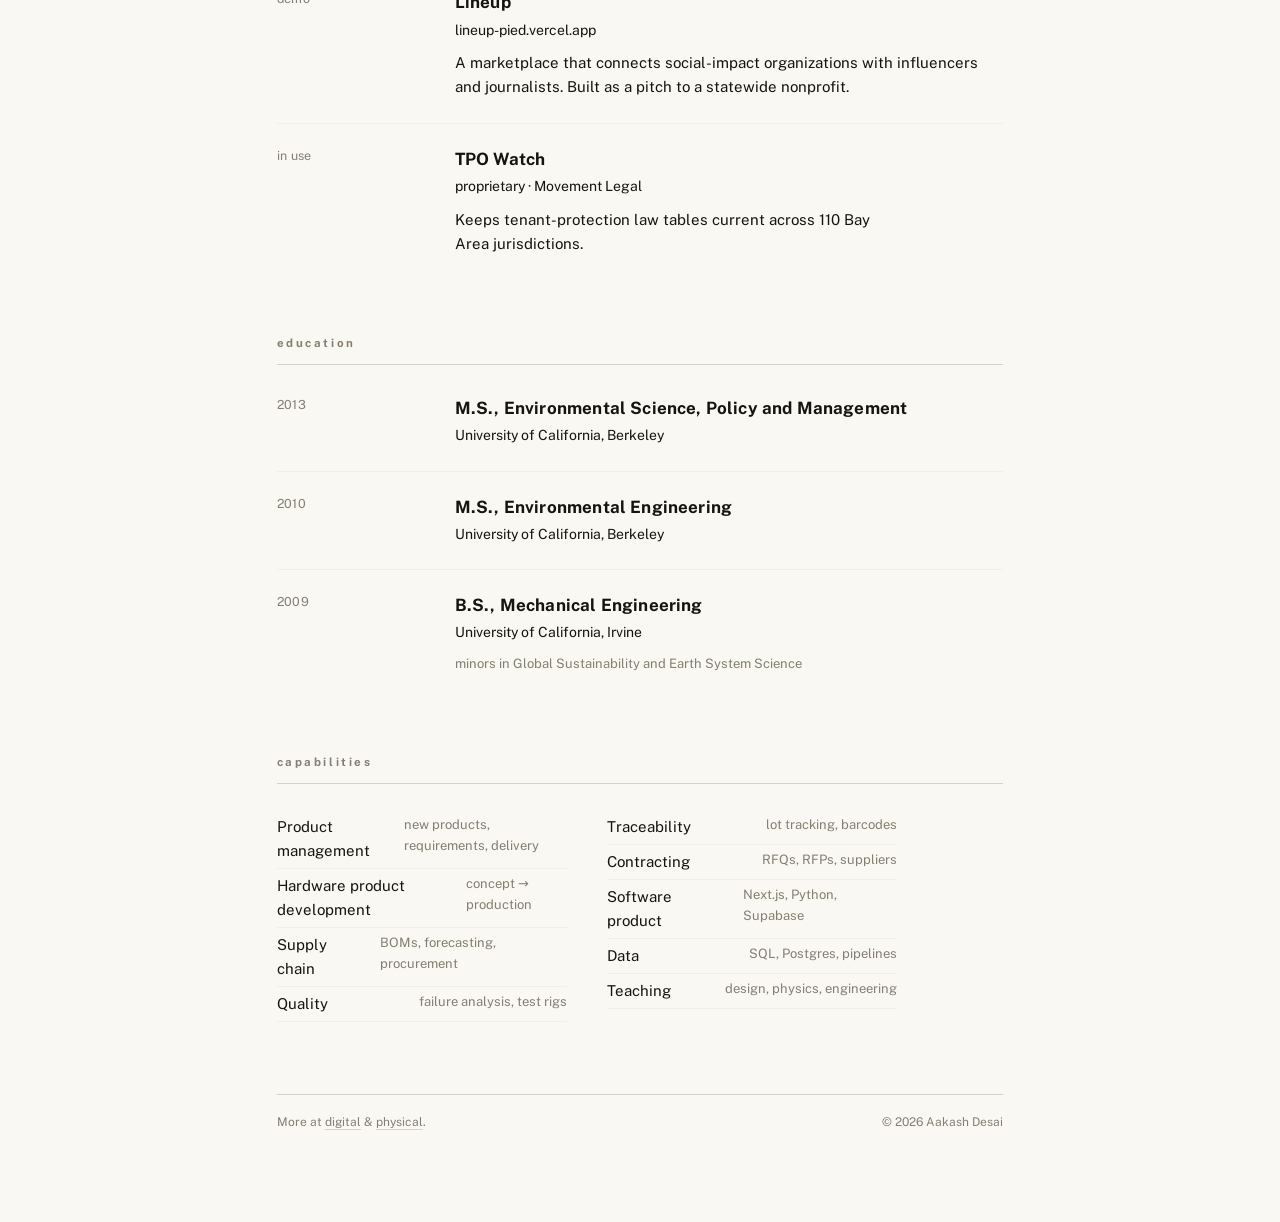
==== commit 778b0844: "Fix Limnal model wording on CV, text spacing, stat labels, Keys start date Co-Authored-By: Claude Op" ====
--- a/cv/index.html
+++ b/cv/index.html
@@ -214,7 +214,7 @@
         <p class="org">Breakstep Group</p>
         <p>A software studio building data and tracking tools for clients and for its own products.</p>
         <ul>
-          <li><strong>Limnal Research:</strong> a live macro-regime analytics product for investors. Six models score the macro regime daily, driven by 20 scheduled jobs. Model runs were going missing without errors. I traced it to the scheduler dying when the server scaled to zero, moved scheduling to GitHub Actions, and added a catch-up job that fills gaps without duplicates.</li>
+          <li><strong>Limnal Research:</strong> a live macro-regime analytics product for investors. Six models score the market daily (macro regime, expected return, trend, credit, futures positioning, and dealer flows), driven by 20 scheduled jobs. Model runs were going missing without errors. I traced it to the scheduler dying when the server scaled to zero, moved scheduling to GitHub Actions, and added a catch-up job that fills gaps without duplicates.</li>
           <li><strong>TPO Watch:</strong> a proprietary tool for Movement Legal that keeps tenant-protection law tables current across 110 Bay Area jurisdictions. A daily watcher flags changes, Claude drafts each update with a citation and a verbatim quote, and an analyst approves or rejects it into a versioned record.</li>
         </ul>
         <p class="tag">product &middot; requirements &middot; data pipelines &middot; Next.js, Supabase, FastAPI, GitHub Actions, Claude API</p>
@@ -241,7 +241,7 @@
     </div>
 
     <div class="entry">
-      <div class="meta">2022 &ndash; present</div>
+      <div class="meta">jan 2022 &ndash; present</div>
       <div>
         <h3>Co-founder</h3>
         <p class="org">Keys to the City</p>
@@ -363,15 +363,15 @@
   <section class="section">
     <p class="label">capabilities</p>
     <div class="cols">
-      <div class="row"><span>Product management</span><span>new products, requirements, delivery</span></div>
-      <div class="row"><span>Hardware product development</span><span>concept &rarr; production</span></div>
-      <div class="row"><span>Supply chain</span><span>BOMs, forecasting, procurement</span></div>
-      <div class="row"><span>Quality</span><span>failure analysis, test rigs</span></div>
-      <div class="row"><span>Traceability</span><span>lot tracking, barcodes</span></div>
-      <div class="row"><span>Contracting</span><span>RFQs, RFPs, suppliers</span></div>
-      <div class="row"><span>Software product</span><span>Next.js, Python, Supabase</span></div>
-      <div class="row"><span>Data</span><span>SQL, Postgres, pipelines</span></div>
-      <div class="row"><span>Teaching</span><span>design, physics, engineering</span></div>
+      <div class="row"><span>Product management</span> <span>new products, requirements, delivery</span></div>
+      <div class="row"><span>Hardware product development</span> <span>concept &rarr; production</span></div>
+      <div class="row"><span>Supply chain</span> <span>BOMs, forecasting, procurement</span></div>
+      <div class="row"><span>Quality</span> <span>failure analysis, test rigs</span></div>
+      <div class="row"><span>Traceability</span> <span>lot tracking, barcodes</span></div>
+      <div class="row"><span>Contracting</span> <span>RFQs, RFPs, suppliers</span></div>
+      <div class="row"><span>Software product</span> <span>Next.js, Python, Supabase</span></div>
+      <div class="row"><span>Data</span> <span>SQL, Postgres, pipelines</span></div>
+      <div class="row"><span>Teaching</span> <span>design, physics, engineering</span></div>
     </div>
   </section>
 
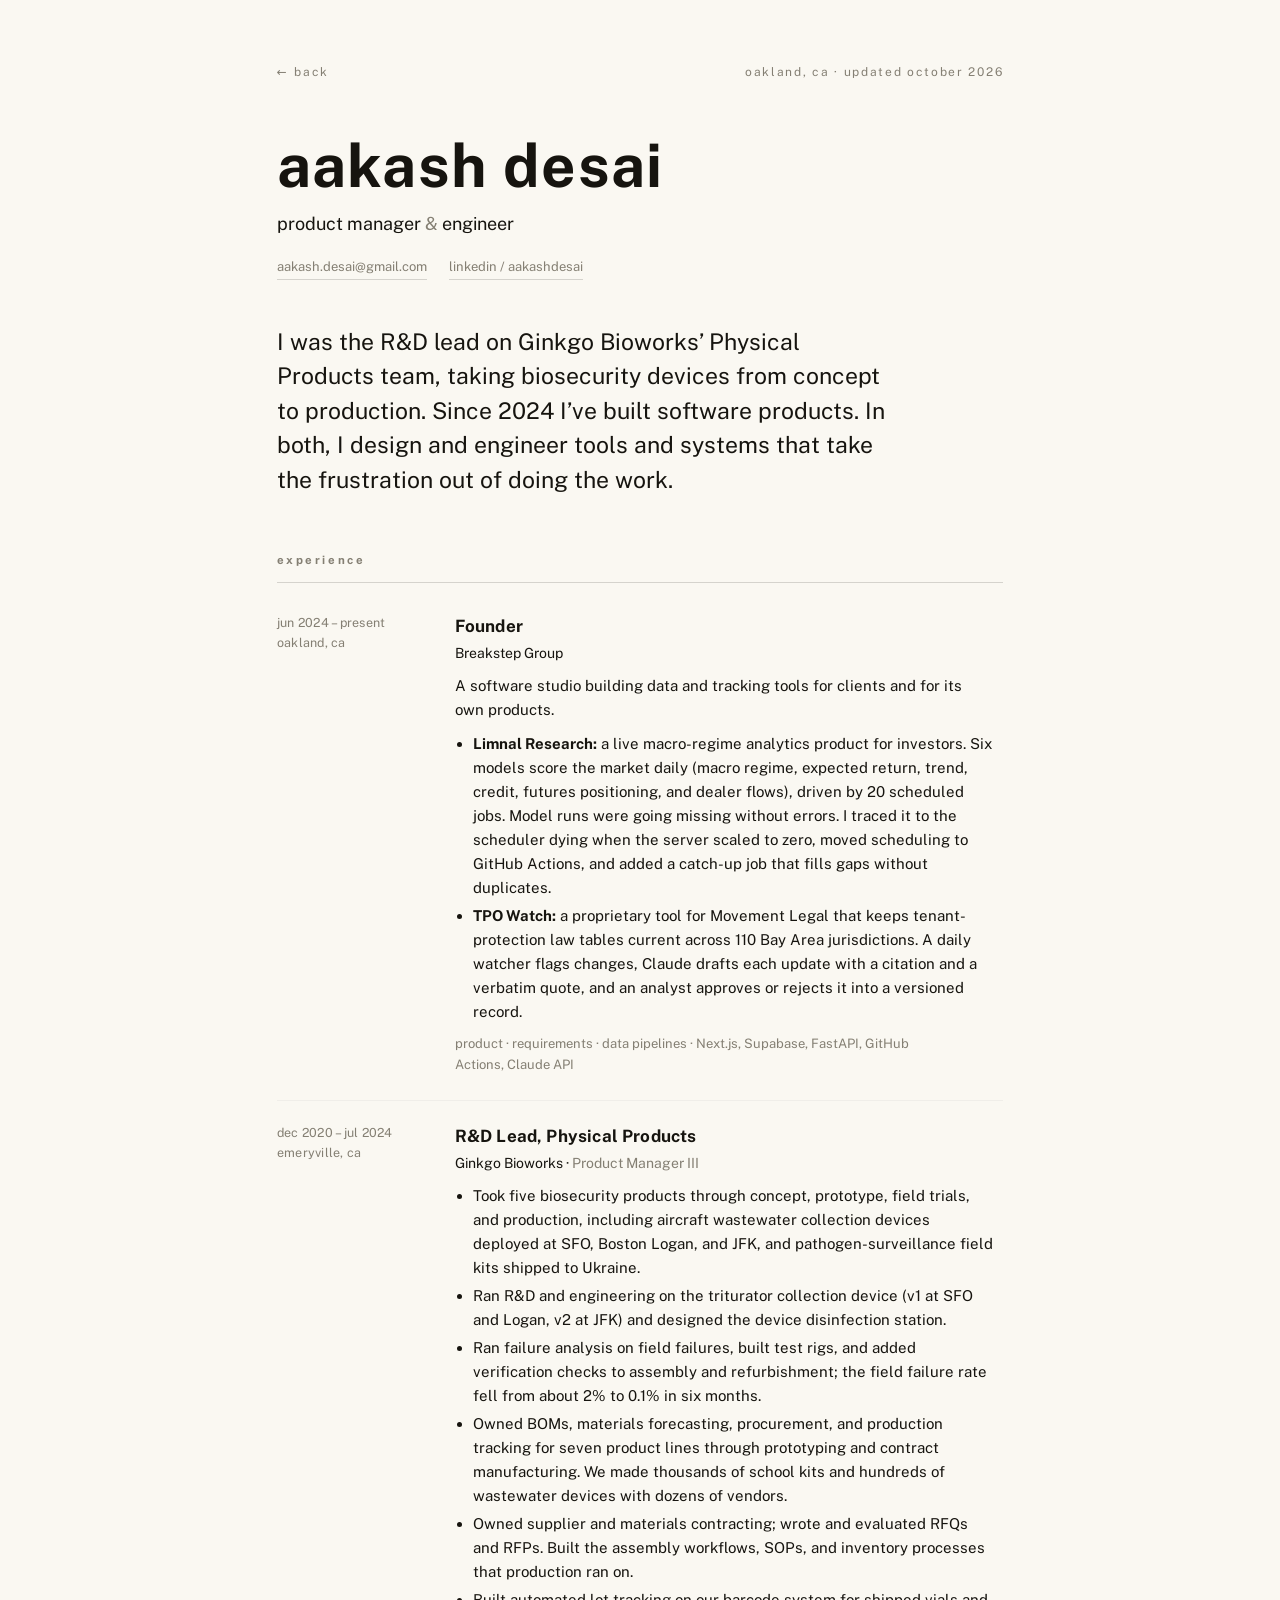
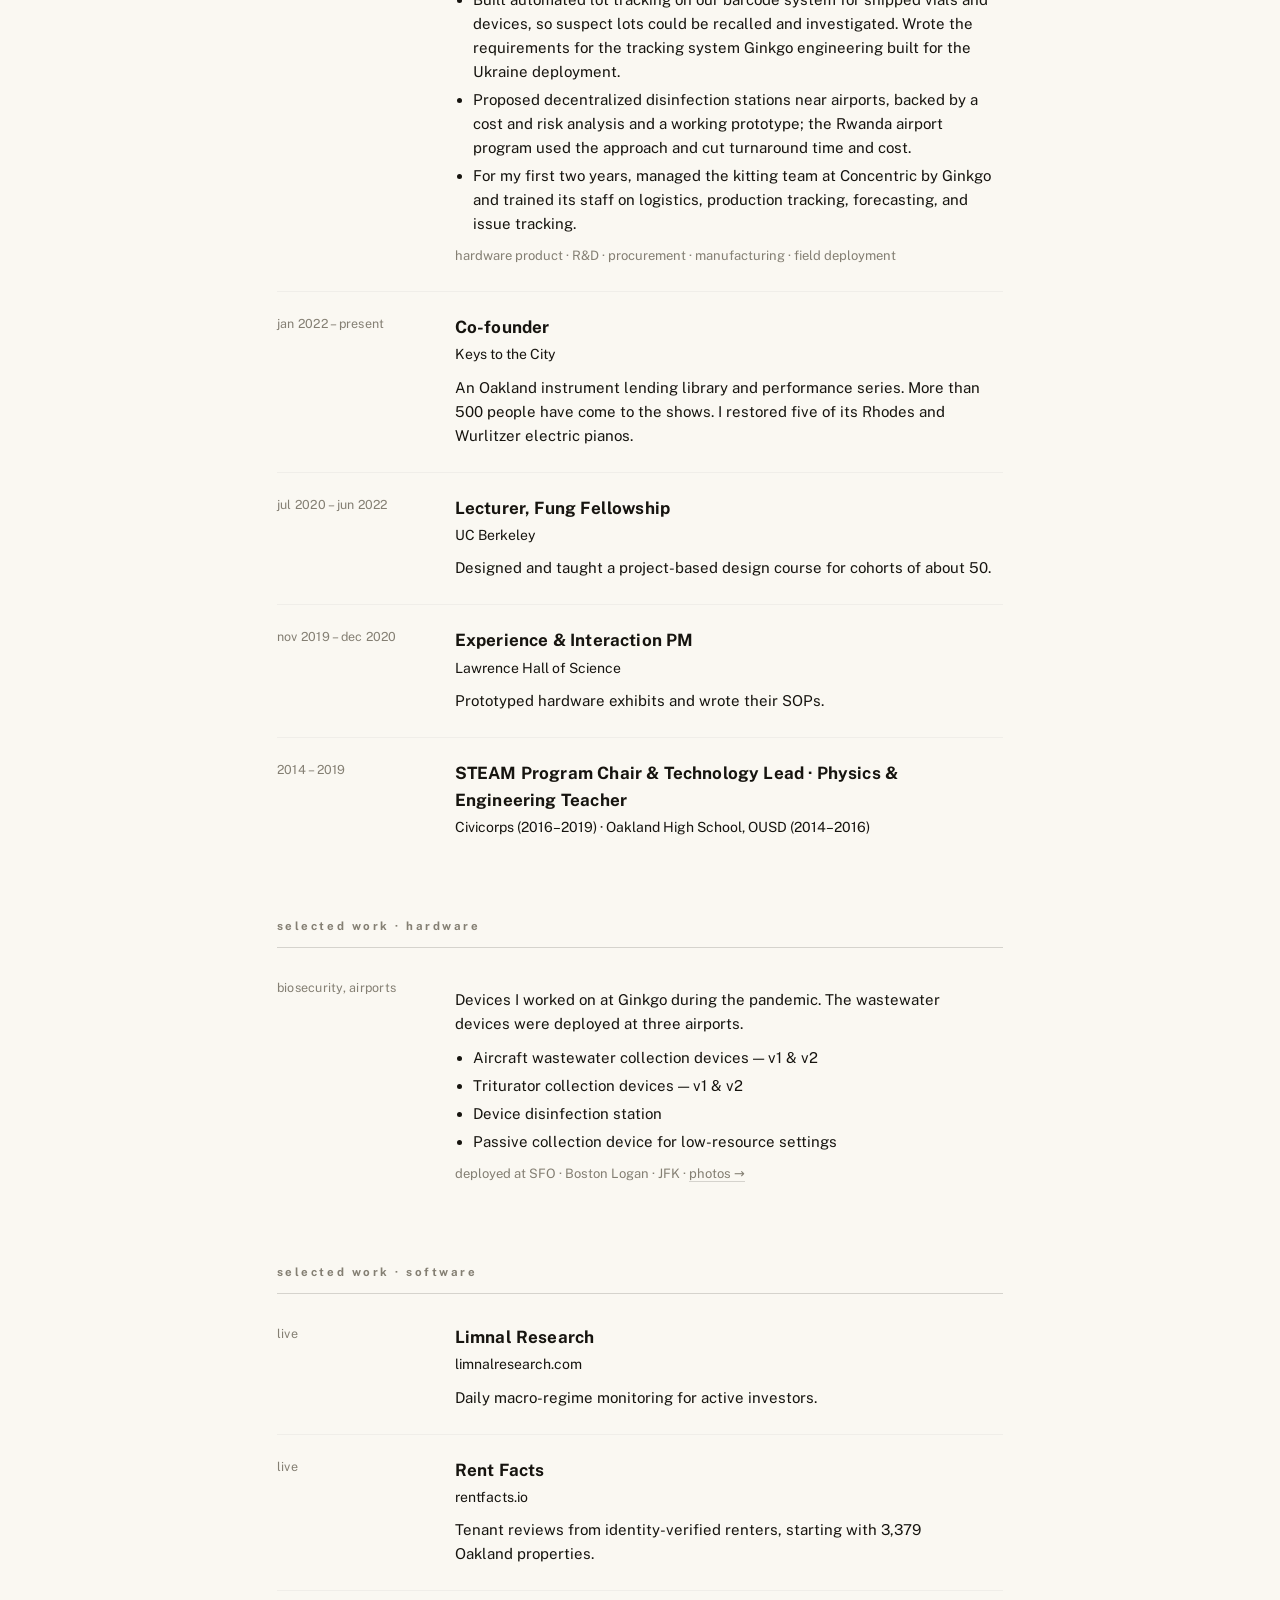
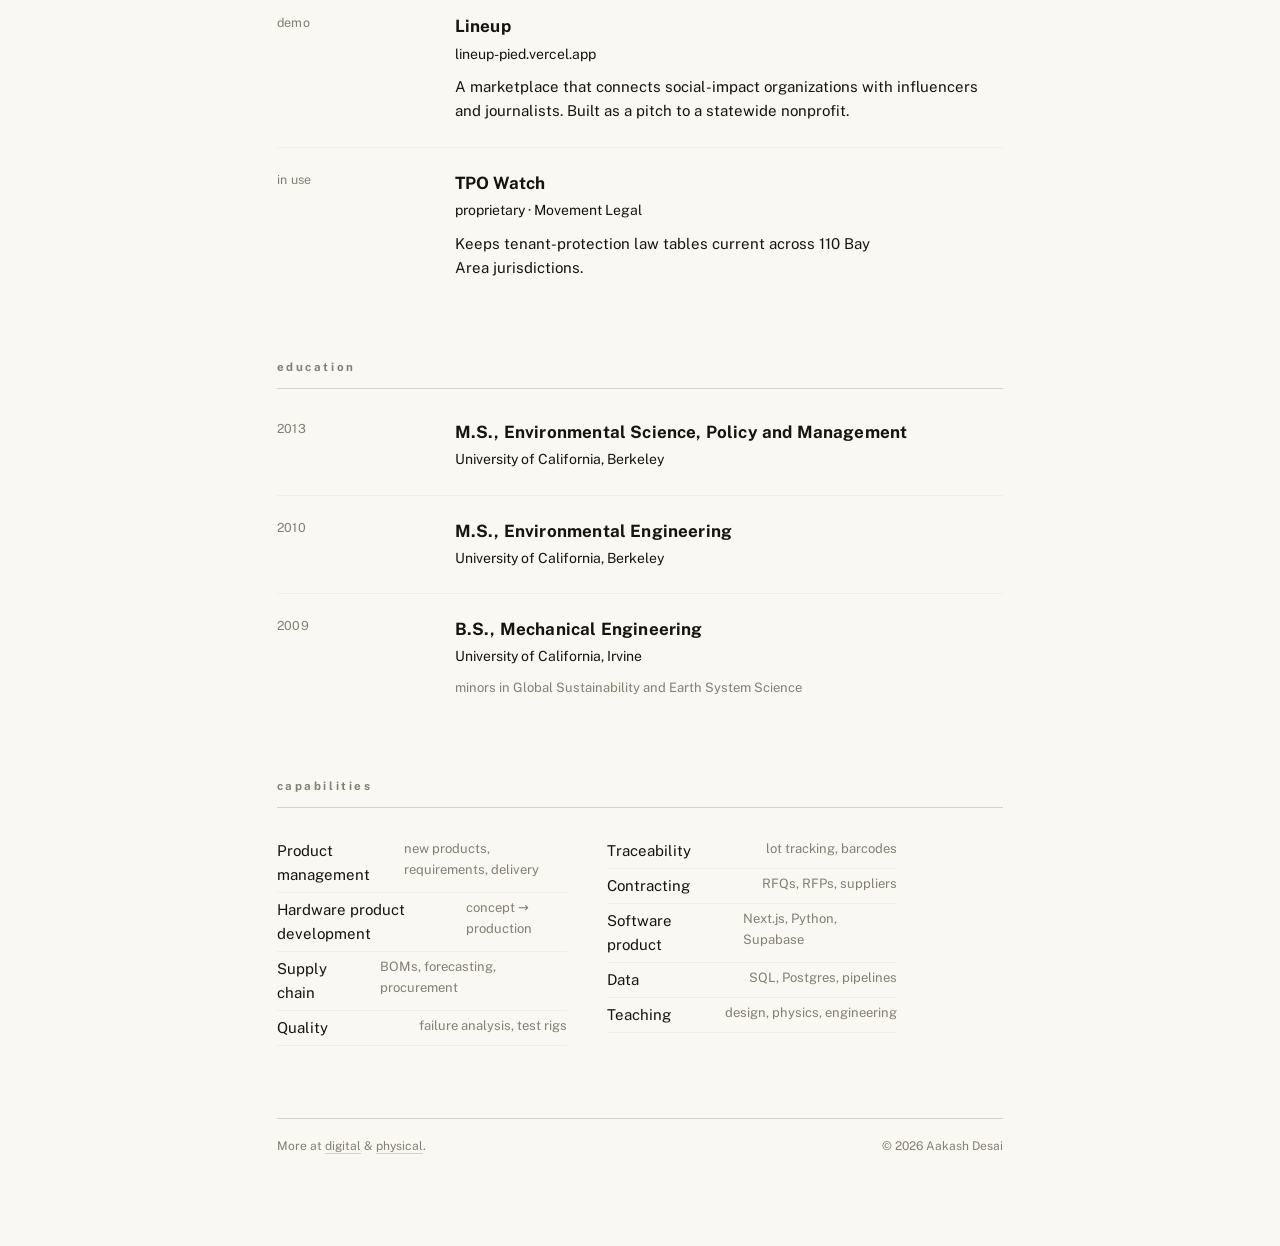
==== commit 468ed686: "Kitting team line matches resume Co-Authored-By: Claude Opus 5.5 <noreply@anthropic.com>" ====
--- a/cv/index.html
+++ b/cv/index.html
@@ -234,7 +234,7 @@
           <li>Owned supplier and materials contracting; wrote and evaluated RFQs and RFPs. Built the assembly workflows, SOPs, and inventory processes that production ran on.</li>
           <li>Built automated lot tracking on our barcode system for shipped vials and devices, so suspect lots could be recalled and investigated. Wrote the requirements for the tracking system Ginkgo engineering built for the Ukraine deployment.</li>
           <li>Proposed decentralized disinfection stations near airports, backed by a cost and risk analysis and a working prototype; the Rwanda airport program used the approach and cut turnaround time and cost.</li>
-          <li>Trained and coordinated with technicians and assemblers on kit workflows.</li>
+          <li>For my first two years, managed the kitting team at Concentric by Ginkgo and trained its staff on logistics, production tracking, forecasting, and issue tracking.</li>
         </ul>
         <p class="tag">hardware product &middot; R&amp;D &middot; procurement &middot; manufacturing &middot; field deployment</p>
       </div>
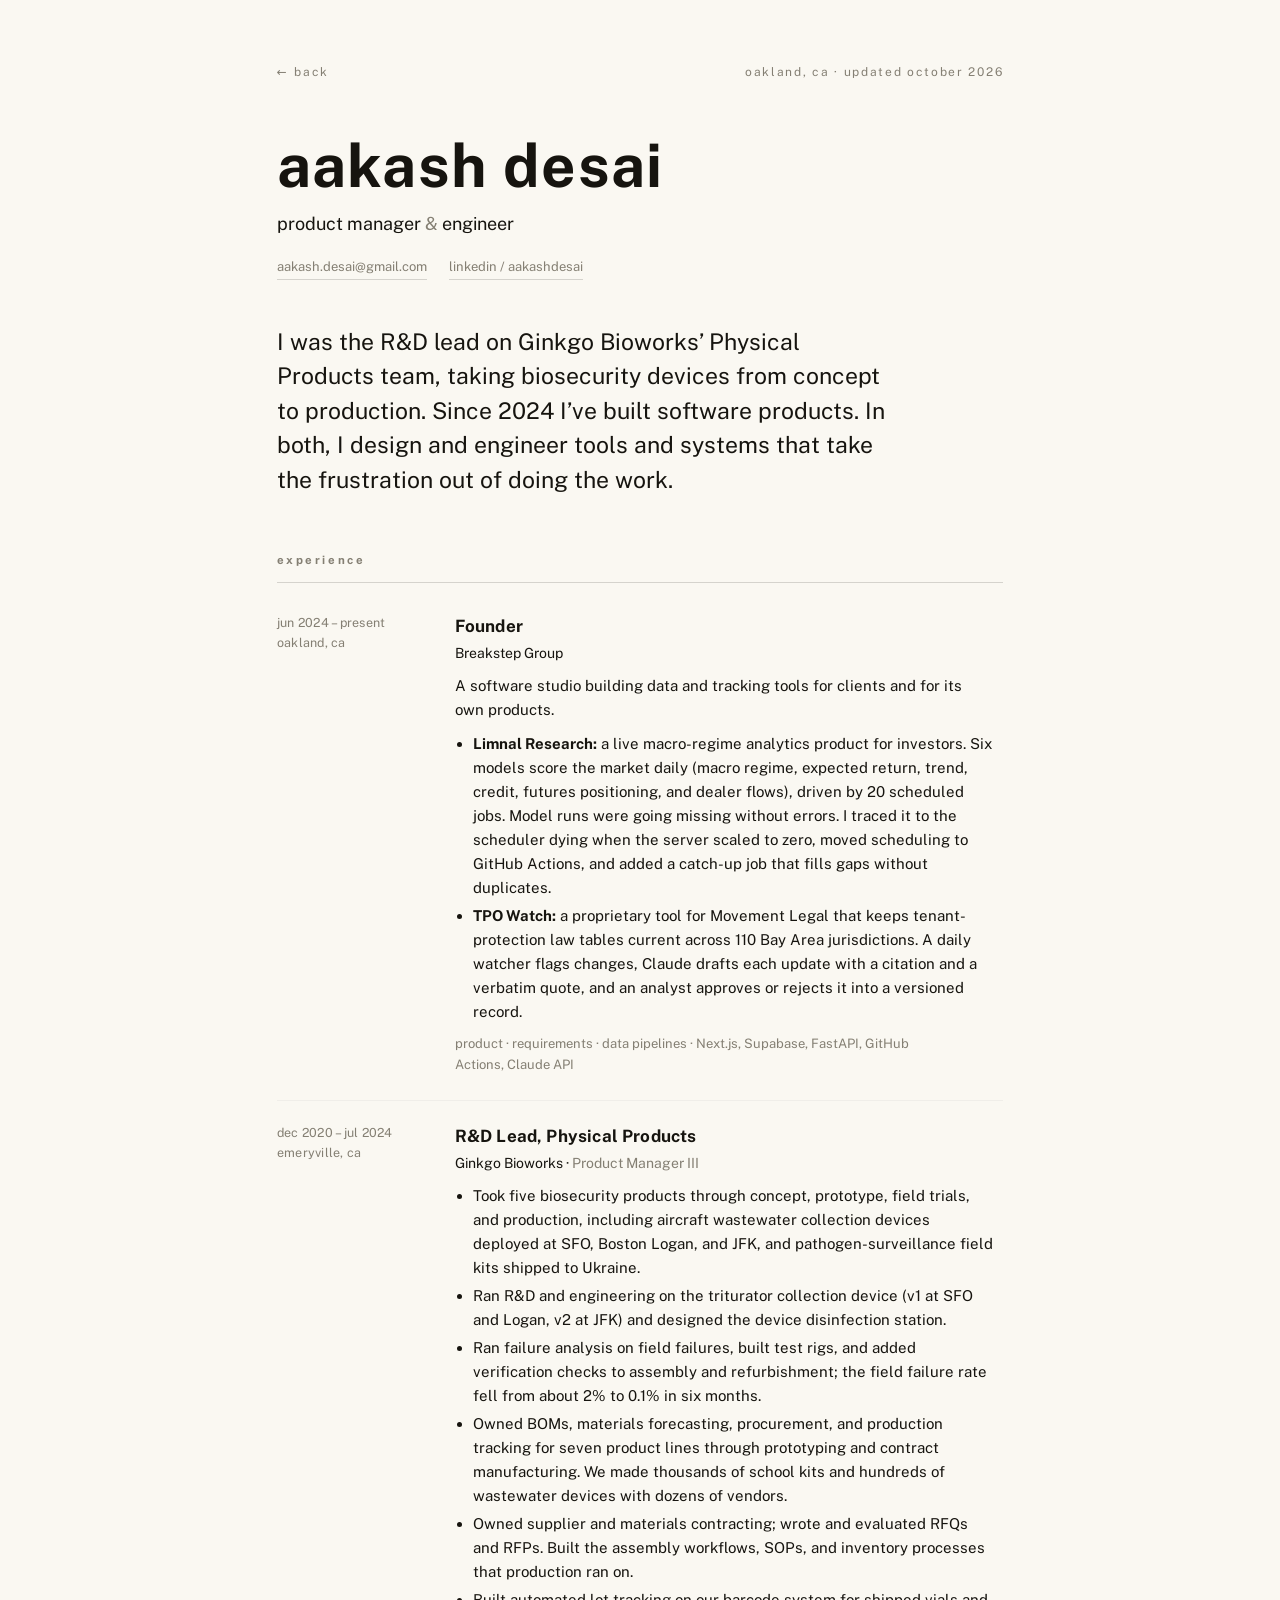
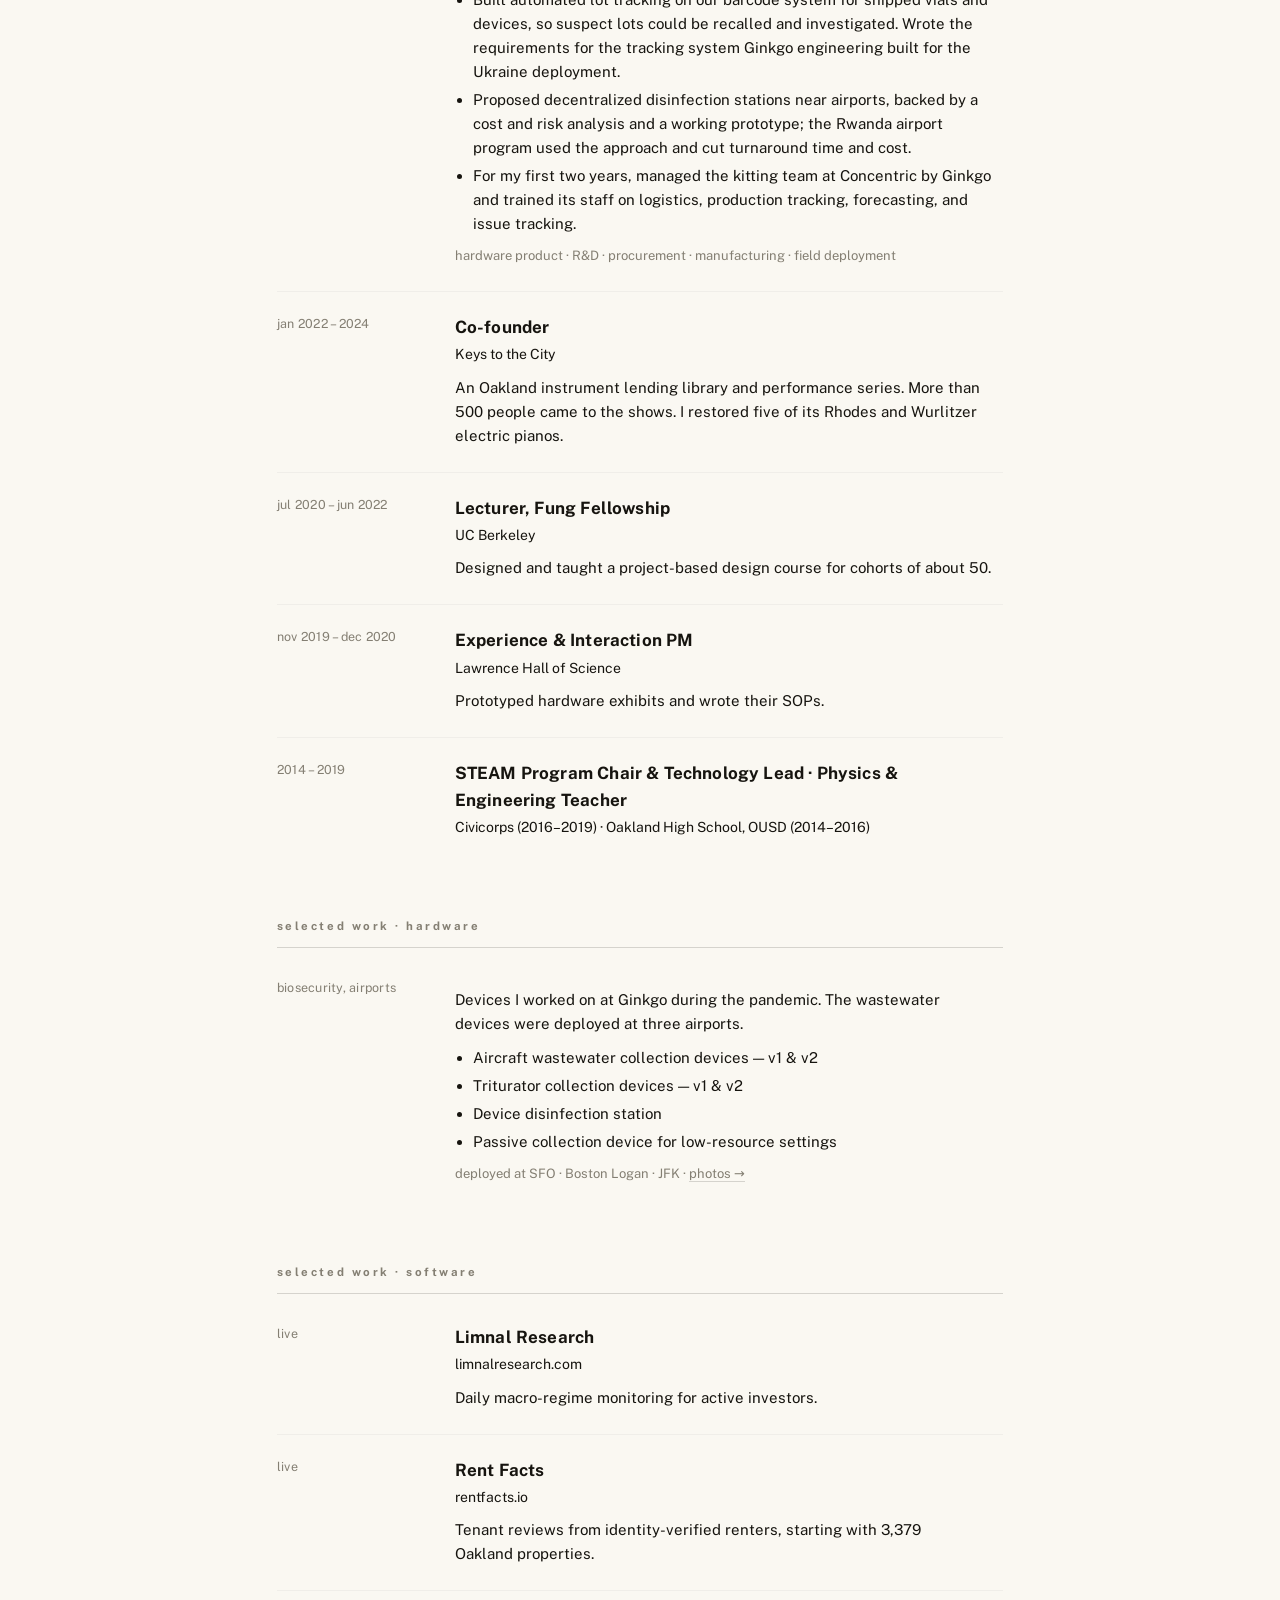
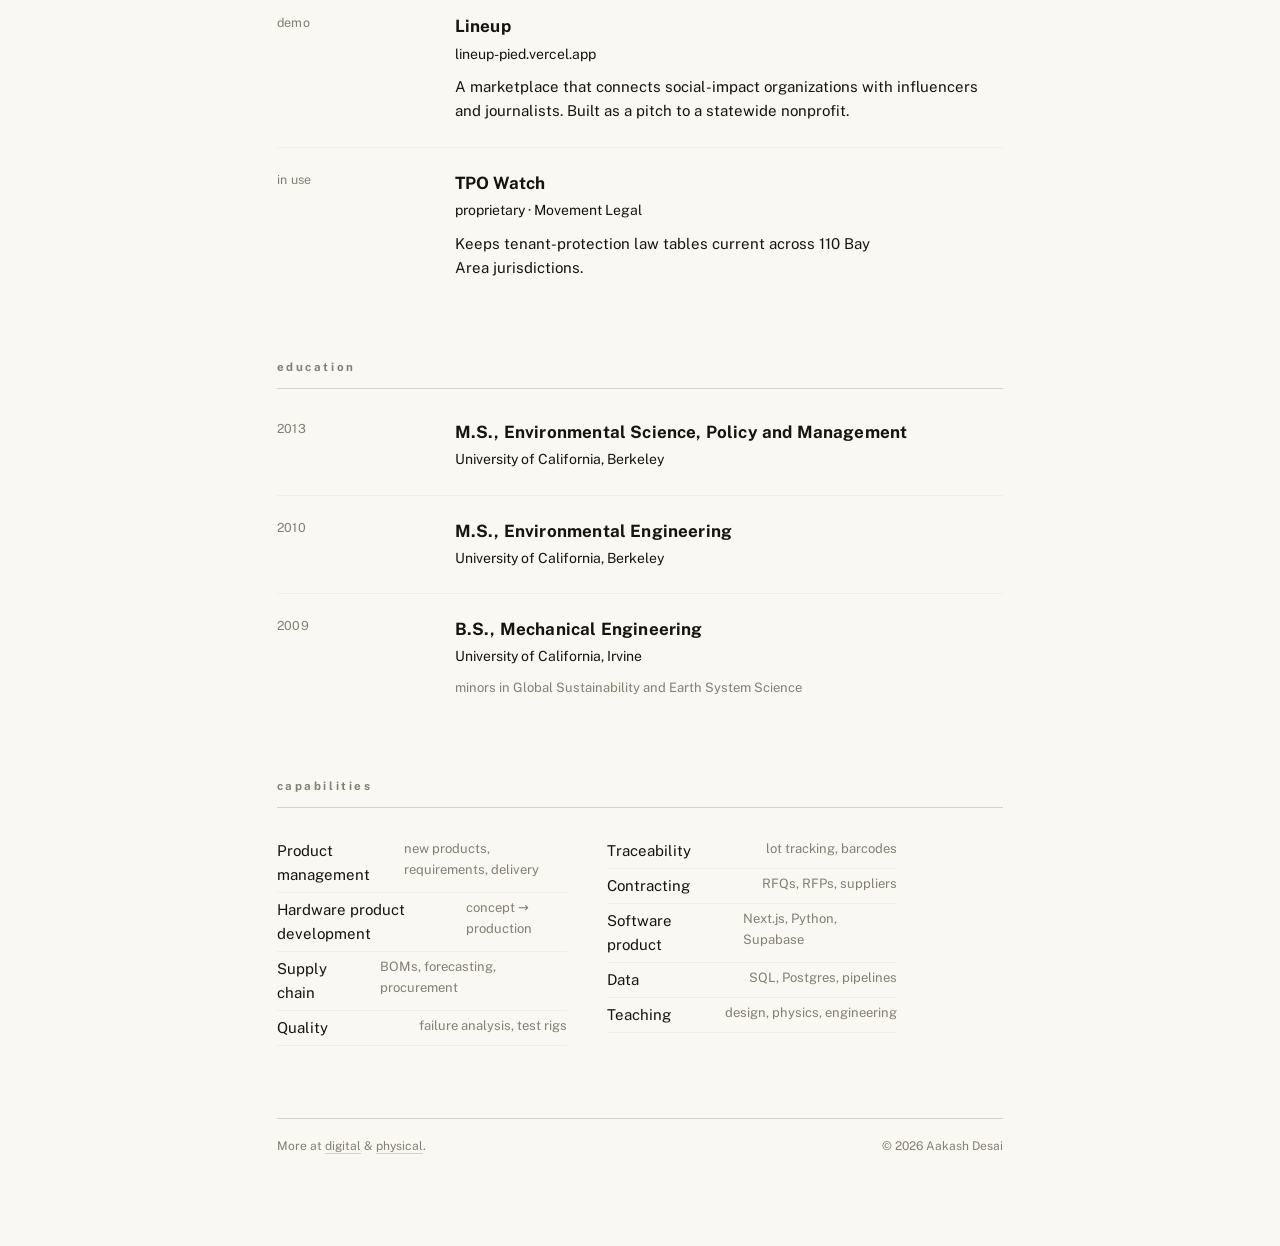
==== commit 2981effc: "Keys to the City: 2022 to 2024 Co-Authored-By: Claude Opus 5.5 <noreply@anthropic.com>" ====
--- a/cv/index.html
+++ b/cv/index.html
@@ -241,11 +241,11 @@
     </div>
 
     <div class="entry">
-      <div class="meta">jan 2022 &ndash; present</div>
+      <div class="meta">jan 2022 &ndash; 2024</div>
       <div>
         <h3>Co-founder</h3>
         <p class="org">Keys to the City</p>
-        <p>An Oakland instrument lending library and performance series. More than 500 people have come to the shows. I restored five of its Rhodes and Wurlitzer electric pianos.</p>
+        <p>An Oakland instrument lending library and performance series. More than 500 people came to the shows. I restored five of its Rhodes and Wurlitzer electric pianos.</p>
       </div>
     </div>
 
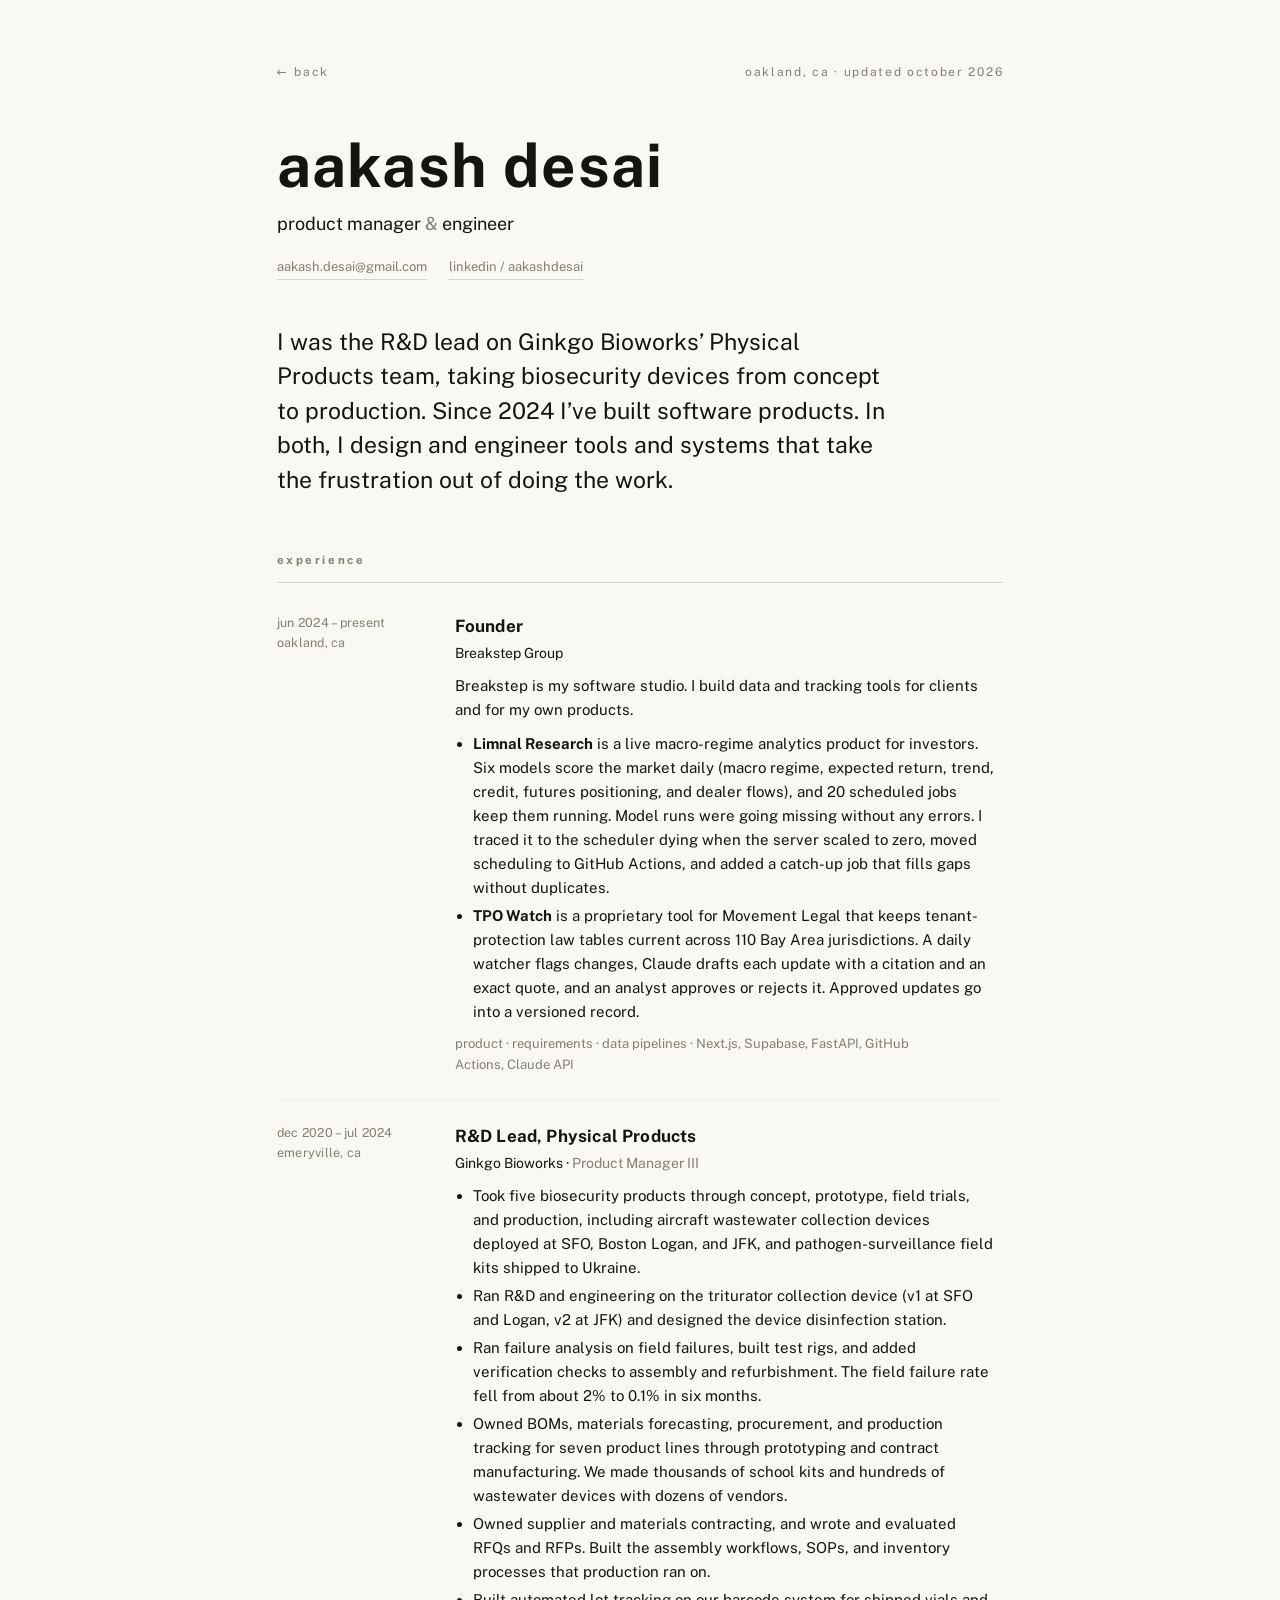
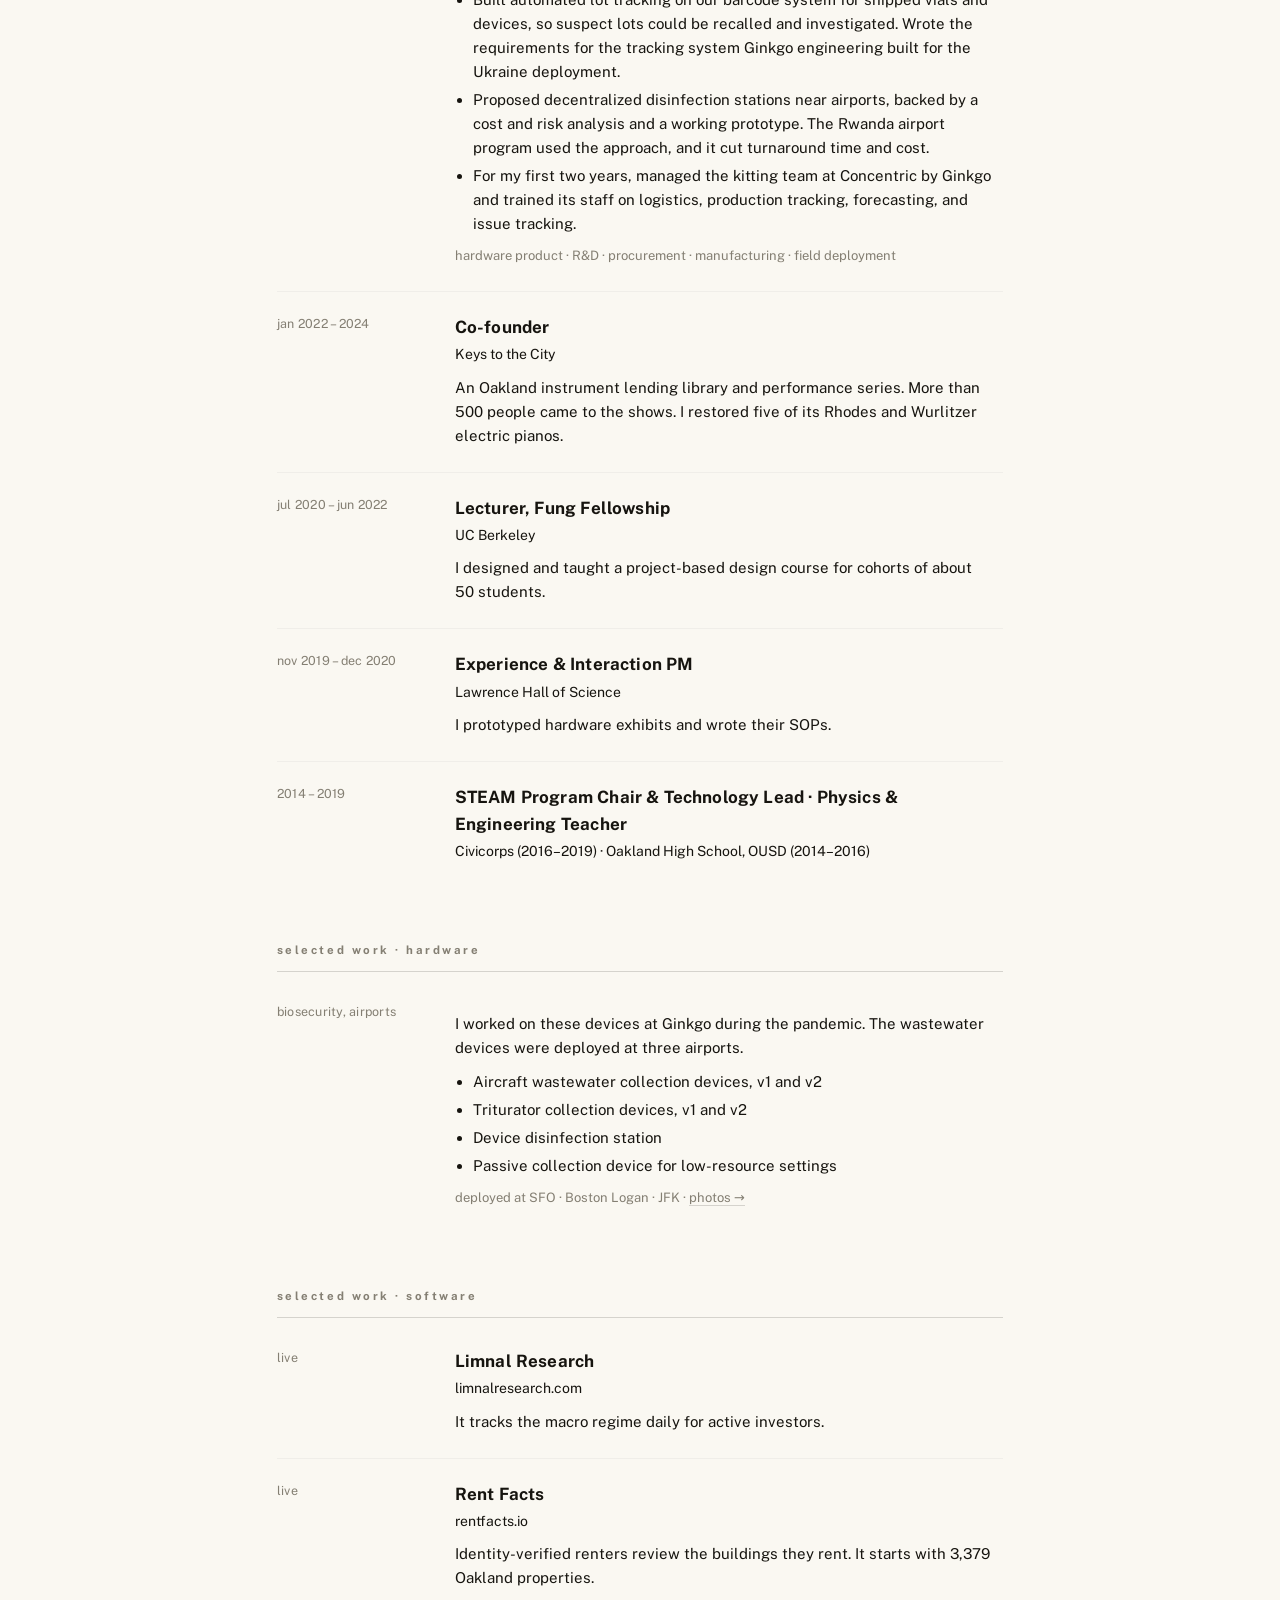
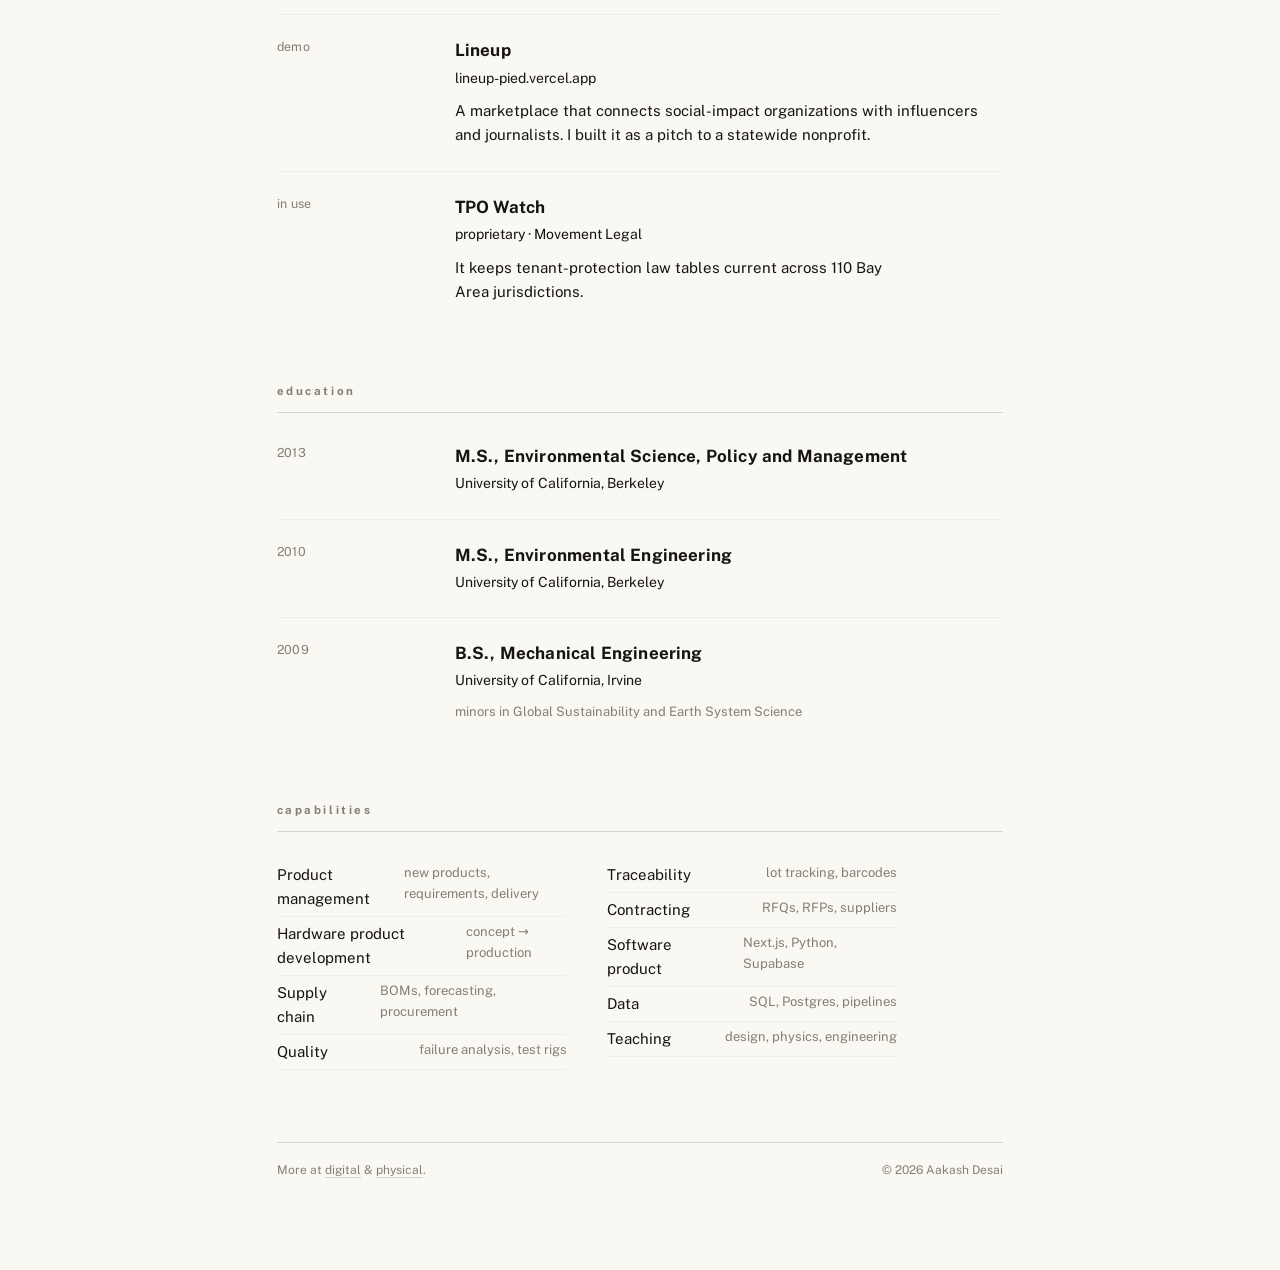
==== commit e992a100: "Apply writing-style guide: whole sentences, no semicolons, say who did it, everyday words Co-Authore" ====
--- a/cv/index.html
+++ b/cv/index.html
@@ -3,7 +3,7 @@
 <head>
 <meta charset="utf-8" />
 <meta name="viewport" content="width=device-width, initial-scale=1" />
-<title>Aakash Desai — CV</title>
+<title>Aakash Desai · CV</title>
 <meta name="description" content="Curriculum vitae of Aakash Desai, product manager and engineer." />
 
 <link rel="preconnect" href="https://fonts.googleapis.com" />
@@ -212,10 +212,10 @@
       <div>
         <h3>Founder</h3>
         <p class="org">Breakstep Group</p>
-        <p>A software studio building data and tracking tools for clients and for its own products.</p>
+        <p>Breakstep is my software studio. I build data and tracking tools for clients and for my own products.</p>
         <ul>
-          <li><strong>Limnal Research:</strong> a live macro-regime analytics product for investors. Six models score the market daily (macro regime, expected return, trend, credit, futures positioning, and dealer flows), driven by 20 scheduled jobs. Model runs were going missing without errors. I traced it to the scheduler dying when the server scaled to zero, moved scheduling to GitHub Actions, and added a catch-up job that fills gaps without duplicates.</li>
-          <li><strong>TPO Watch:</strong> a proprietary tool for Movement Legal that keeps tenant-protection law tables current across 110 Bay Area jurisdictions. A daily watcher flags changes, Claude drafts each update with a citation and a verbatim quote, and an analyst approves or rejects it into a versioned record.</li>
+          <li><strong>Limnal Research</strong> is a live macro-regime analytics product for investors. Six models score the market daily (macro regime, expected return, trend, credit, futures positioning, and dealer flows), and 20 scheduled jobs keep them running. Model runs were going missing without any errors. I traced it to the scheduler dying when the server scaled to zero, moved scheduling to GitHub Actions, and added a catch-up job that fills gaps without duplicates.</li>
+          <li><strong>TPO Watch</strong> is a proprietary tool for Movement Legal that keeps tenant-protection law tables current across 110 Bay Area jurisdictions. A daily watcher flags changes, Claude drafts each update with a citation and an exact quote, and an analyst approves or rejects it. Approved updates go into a versioned record.</li>
         </ul>
         <p class="tag">product &middot; requirements &middot; data pipelines &middot; Next.js, Supabase, FastAPI, GitHub Actions, Claude API</p>
       </div>
@@ -229,11 +229,11 @@
         <ul>
           <li>Took five biosecurity products through concept, prototype, field trials, and production, including aircraft wastewater collection devices deployed at SFO, Boston Logan, and JFK, and pathogen-surveillance field kits shipped to Ukraine.</li>
           <li>Ran R&amp;D and engineering on the triturator collection device (v1 at SFO and Logan, v2 at JFK) and designed the device disinfection station.</li>
-          <li>Ran failure analysis on field failures, built test rigs, and added verification checks to assembly and refurbishment; the field failure rate fell from about 2% to 0.1% in six months.</li>
+          <li>Ran failure analysis on field failures, built test rigs, and added verification checks to assembly and refurbishment. The field failure rate fell from about 2% to 0.1% in six months.</li>
           <li>Owned BOMs, materials forecasting, procurement, and production tracking for seven product lines through prototyping and contract manufacturing. We made thousands of school kits and hundreds of wastewater devices with dozens of vendors.</li>
-          <li>Owned supplier and materials contracting; wrote and evaluated RFQs and RFPs. Built the assembly workflows, SOPs, and inventory processes that production ran on.</li>
+          <li>Owned supplier and materials contracting, and wrote and evaluated RFQs and RFPs. Built the assembly workflows, SOPs, and inventory processes that production ran on.</li>
           <li>Built automated lot tracking on our barcode system for shipped vials and devices, so suspect lots could be recalled and investigated. Wrote the requirements for the tracking system Ginkgo engineering built for the Ukraine deployment.</li>
-          <li>Proposed decentralized disinfection stations near airports, backed by a cost and risk analysis and a working prototype; the Rwanda airport program used the approach and cut turnaround time and cost.</li>
+          <li>Proposed decentralized disinfection stations near airports, backed by a cost and risk analysis and a working prototype. The Rwanda airport program used the approach, and it cut turnaround time and cost.</li>
           <li>For my first two years, managed the kitting team at Concentric by Ginkgo and trained its staff on logistics, production tracking, forecasting, and issue tracking.</li>
         </ul>
         <p class="tag">hardware product &middot; R&amp;D &middot; procurement &middot; manufacturing &middot; field deployment</p>
@@ -254,7 +254,7 @@
       <div>
         <h3>Lecturer, Fung Fellowship</h3>
         <p class="org">UC Berkeley</p>
-        <p>Designed and taught a project-based design course for cohorts of about 50.</p>
+        <p>I designed and taught a project-based design course for cohorts of about 50 students.</p>
       </div>
     </div>
 
@@ -263,7 +263,7 @@
       <div>
         <h3>Experience &amp; Interaction PM</h3>
         <p class="org">Lawrence Hall of Science</p>
-        <p>Prototyped hardware exhibits and wrote their SOPs.</p>
+        <p>I prototyped hardware exhibits and wrote their SOPs.</p>
       </div>
     </div>
 
@@ -282,10 +282,10 @@
     <div class="entry">
       <div class="meta">biosecurity, airports</div>
       <div>
-        <p>Devices I worked on at Ginkgo during the pandemic. The wastewater devices were deployed at three airports.</p>
+        <p>I worked on these devices at Ginkgo during the pandemic. The wastewater devices were deployed at three airports.</p>
         <ul>
-          <li>Aircraft wastewater collection devices &mdash; v1 &amp; v2</li>
-          <li>Triturator collection devices &mdash; v1 &amp; v2</li>
+          <li>Aircraft wastewater collection devices, v1 and v2</li>
+          <li>Triturator collection devices, v1 and v2</li>
           <li>Device disinfection station</li>
           <li>Passive collection device for low-resource settings</li>
         </ul>
@@ -303,7 +303,7 @@
       <div>
         <h3>Limnal Research</h3>
         <p class="org"><a href="https://www.limnalresearch.com" target="_blank" rel="noopener noreferrer">limnalresearch.com</a></p>
-        <p>Daily macro-regime monitoring for active investors.</p>
+        <p>It tracks the macro regime daily for active investors.</p>
       </div>
     </div>
     <div class="entry">
@@ -311,7 +311,7 @@
       <div>
         <h3>Rent Facts</h3>
         <p class="org"><a href="https://www.rentfacts.io" target="_blank" rel="noopener noreferrer">rentfacts.io</a></p>
-        <p>Tenant reviews from identity-verified renters, starting with 3,379 Oakland properties.</p>
+        <p>Identity-verified renters review the buildings they rent. It starts with 3,379 Oakland properties.</p>
       </div>
     </div>
     <div class="entry">
@@ -319,7 +319,7 @@
       <div>
         <h3>Lineup</h3>
         <p class="org"><a href="https://lineup-pied.vercel.app" target="_blank" rel="noopener noreferrer">lineup-pied.vercel.app</a></p>
-        <p>A marketplace that connects social-impact organizations with influencers and journalists. Built as a pitch to a statewide nonprofit.</p>
+        <p>A marketplace that connects social-impact organizations with influencers and journalists. I built it as a pitch to a statewide nonprofit.</p>
       </div>
     </div>
     <div class="entry">
@@ -327,7 +327,7 @@
       <div>
         <h3>TPO Watch</h3>
         <p class="org">proprietary &middot; Movement Legal</p>
-        <p>Keeps tenant-protection law tables current across 110 Bay Area jurisdictions.</p>
+        <p>It keeps tenant-protection law tables current across 110 Bay Area jurisdictions.</p>
       </div>
     </div>
   </section>
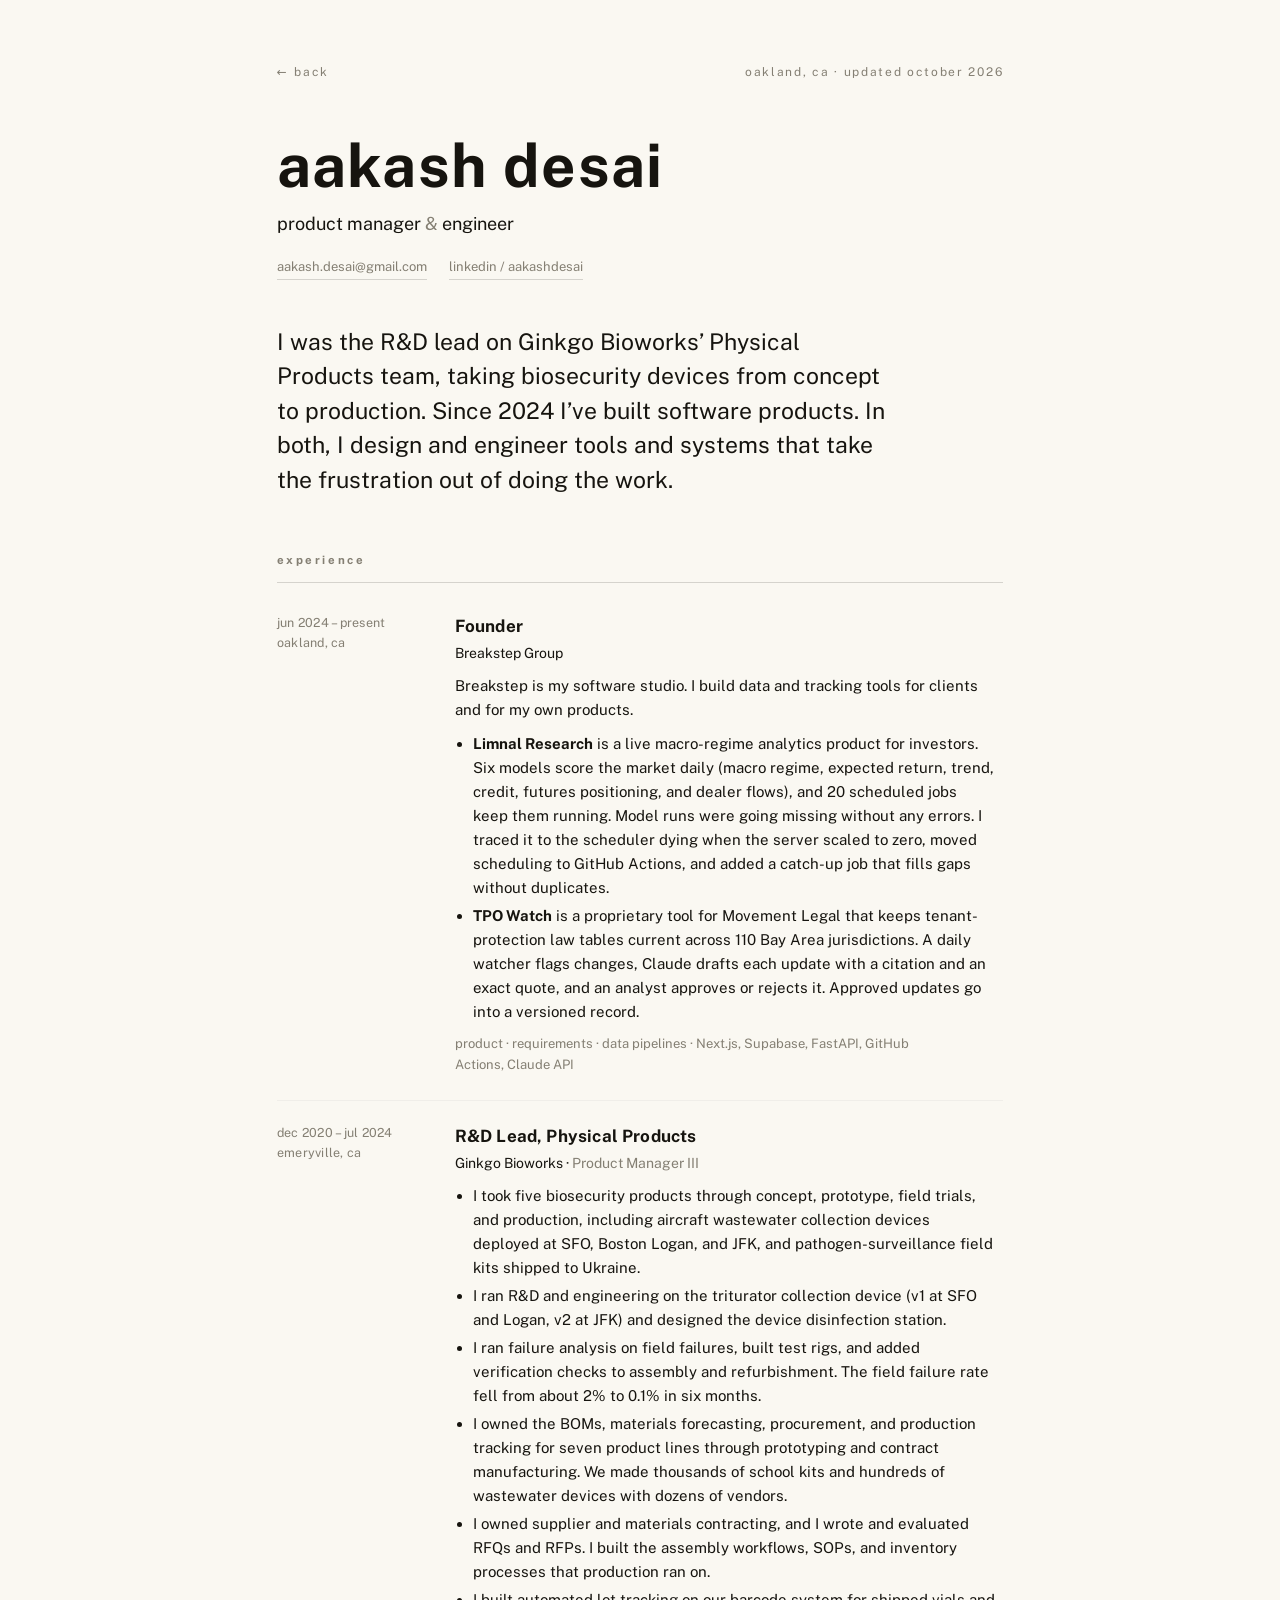
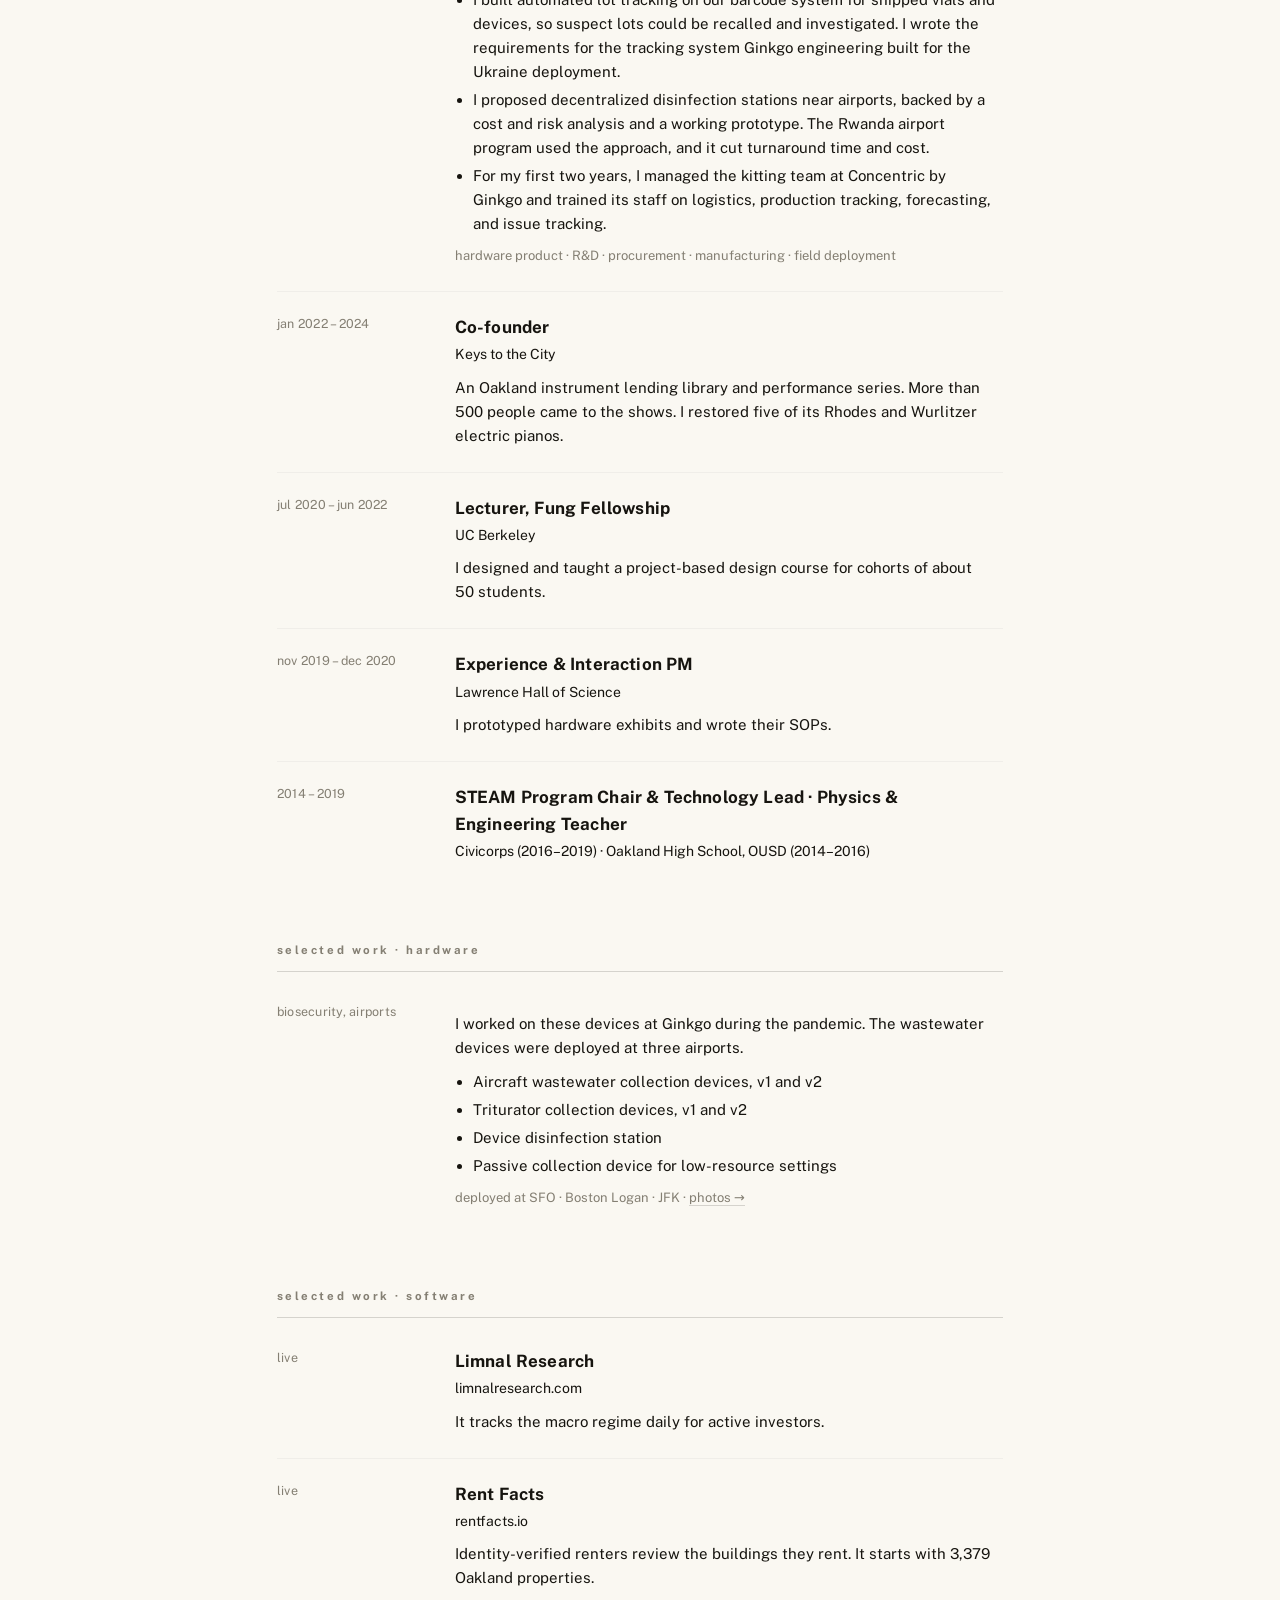
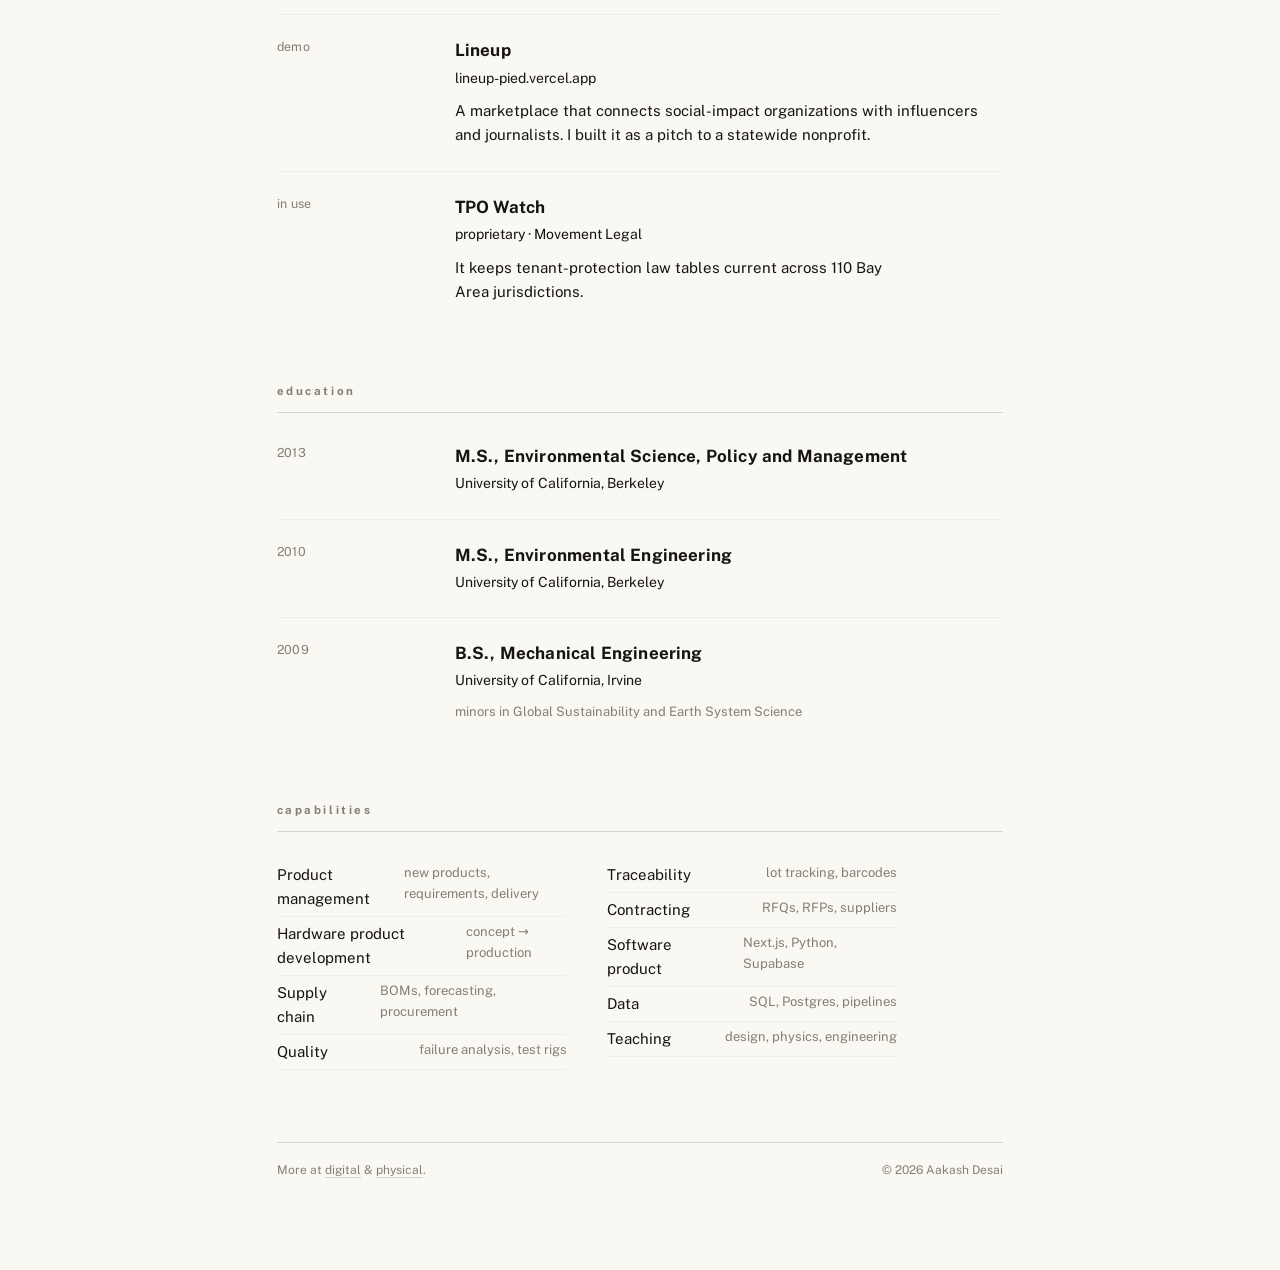
==== commit bc438883: "CV: first person on Ginkgo bullets Co-Authored-By: Claude Opus 5.5 <noreply@anthropic.com>" ====
--- a/cv/index.html
+++ b/cv/index.html
@@ -227,14 +227,14 @@
         <h3>R&amp;D Lead, Physical Products</h3>
         <p class="org">Ginkgo Bioworks &middot; <span style="color:var(--dim)">Product Manager III</span></p>
         <ul>
-          <li>Took five biosecurity products through concept, prototype, field trials, and production, including aircraft wastewater collection devices deployed at SFO, Boston Logan, and JFK, and pathogen-surveillance field kits shipped to Ukraine.</li>
-          <li>Ran R&amp;D and engineering on the triturator collection device (v1 at SFO and Logan, v2 at JFK) and designed the device disinfection station.</li>
-          <li>Ran failure analysis on field failures, built test rigs, and added verification checks to assembly and refurbishment. The field failure rate fell from about 2% to 0.1% in six months.</li>
-          <li>Owned BOMs, materials forecasting, procurement, and production tracking for seven product lines through prototyping and contract manufacturing. We made thousands of school kits and hundreds of wastewater devices with dozens of vendors.</li>
-          <li>Owned supplier and materials contracting, and wrote and evaluated RFQs and RFPs. Built the assembly workflows, SOPs, and inventory processes that production ran on.</li>
-          <li>Built automated lot tracking on our barcode system for shipped vials and devices, so suspect lots could be recalled and investigated. Wrote the requirements for the tracking system Ginkgo engineering built for the Ukraine deployment.</li>
-          <li>Proposed decentralized disinfection stations near airports, backed by a cost and risk analysis and a working prototype. The Rwanda airport program used the approach, and it cut turnaround time and cost.</li>
-          <li>For my first two years, managed the kitting team at Concentric by Ginkgo and trained its staff on logistics, production tracking, forecasting, and issue tracking.</li>
+          <li>I took five biosecurity products through concept, prototype, field trials, and production, including aircraft wastewater collection devices deployed at SFO, Boston Logan, and JFK, and pathogen-surveillance field kits shipped to Ukraine.</li>
+          <li>I ran R&amp;D and engineering on the triturator collection device (v1 at SFO and Logan, v2 at JFK) and designed the device disinfection station.</li>
+          <li>I ran failure analysis on field failures, built test rigs, and added verification checks to assembly and refurbishment. The field failure rate fell from about 2% to 0.1% in six months.</li>
+          <li>I owned the BOMs, materials forecasting, procurement, and production tracking for seven product lines through prototyping and contract manufacturing. We made thousands of school kits and hundreds of wastewater devices with dozens of vendors.</li>
+          <li>I owned supplier and materials contracting, and I wrote and evaluated RFQs and RFPs. I built the assembly workflows, SOPs, and inventory processes that production ran on.</li>
+          <li>I built automated lot tracking on our barcode system for shipped vials and devices, so suspect lots could be recalled and investigated. I wrote the requirements for the tracking system Ginkgo engineering built for the Ukraine deployment.</li>
+          <li>I proposed decentralized disinfection stations near airports, backed by a cost and risk analysis and a working prototype. The Rwanda airport program used the approach, and it cut turnaround time and cost.</li>
+          <li>For my first two years, I managed the kitting team at Concentric by Ginkgo and trained its staff on logistics, production tracking, forecasting, and issue tracking.</li>
         </ul>
         <p class="tag">hardware product &middot; R&amp;D &middot; procurement &middot; manufacturing &middot; field deployment</p>
       </div>
